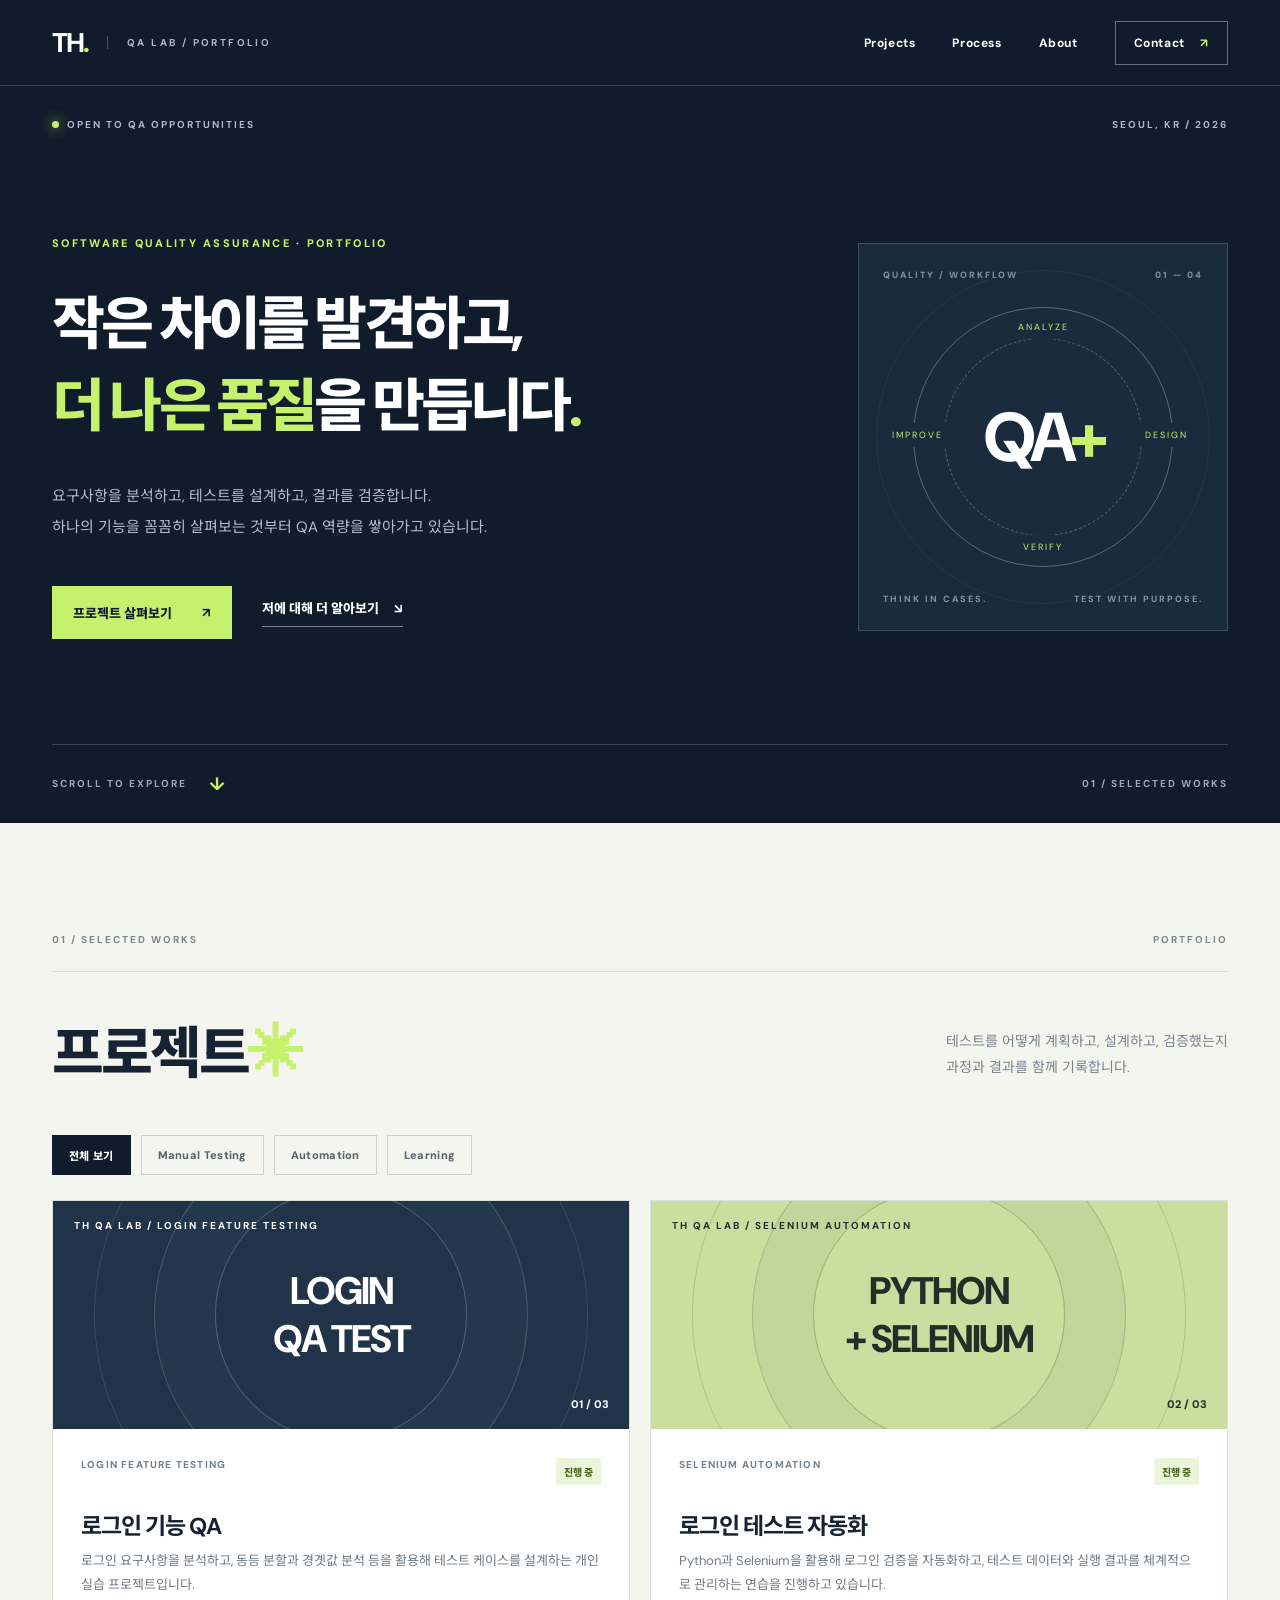
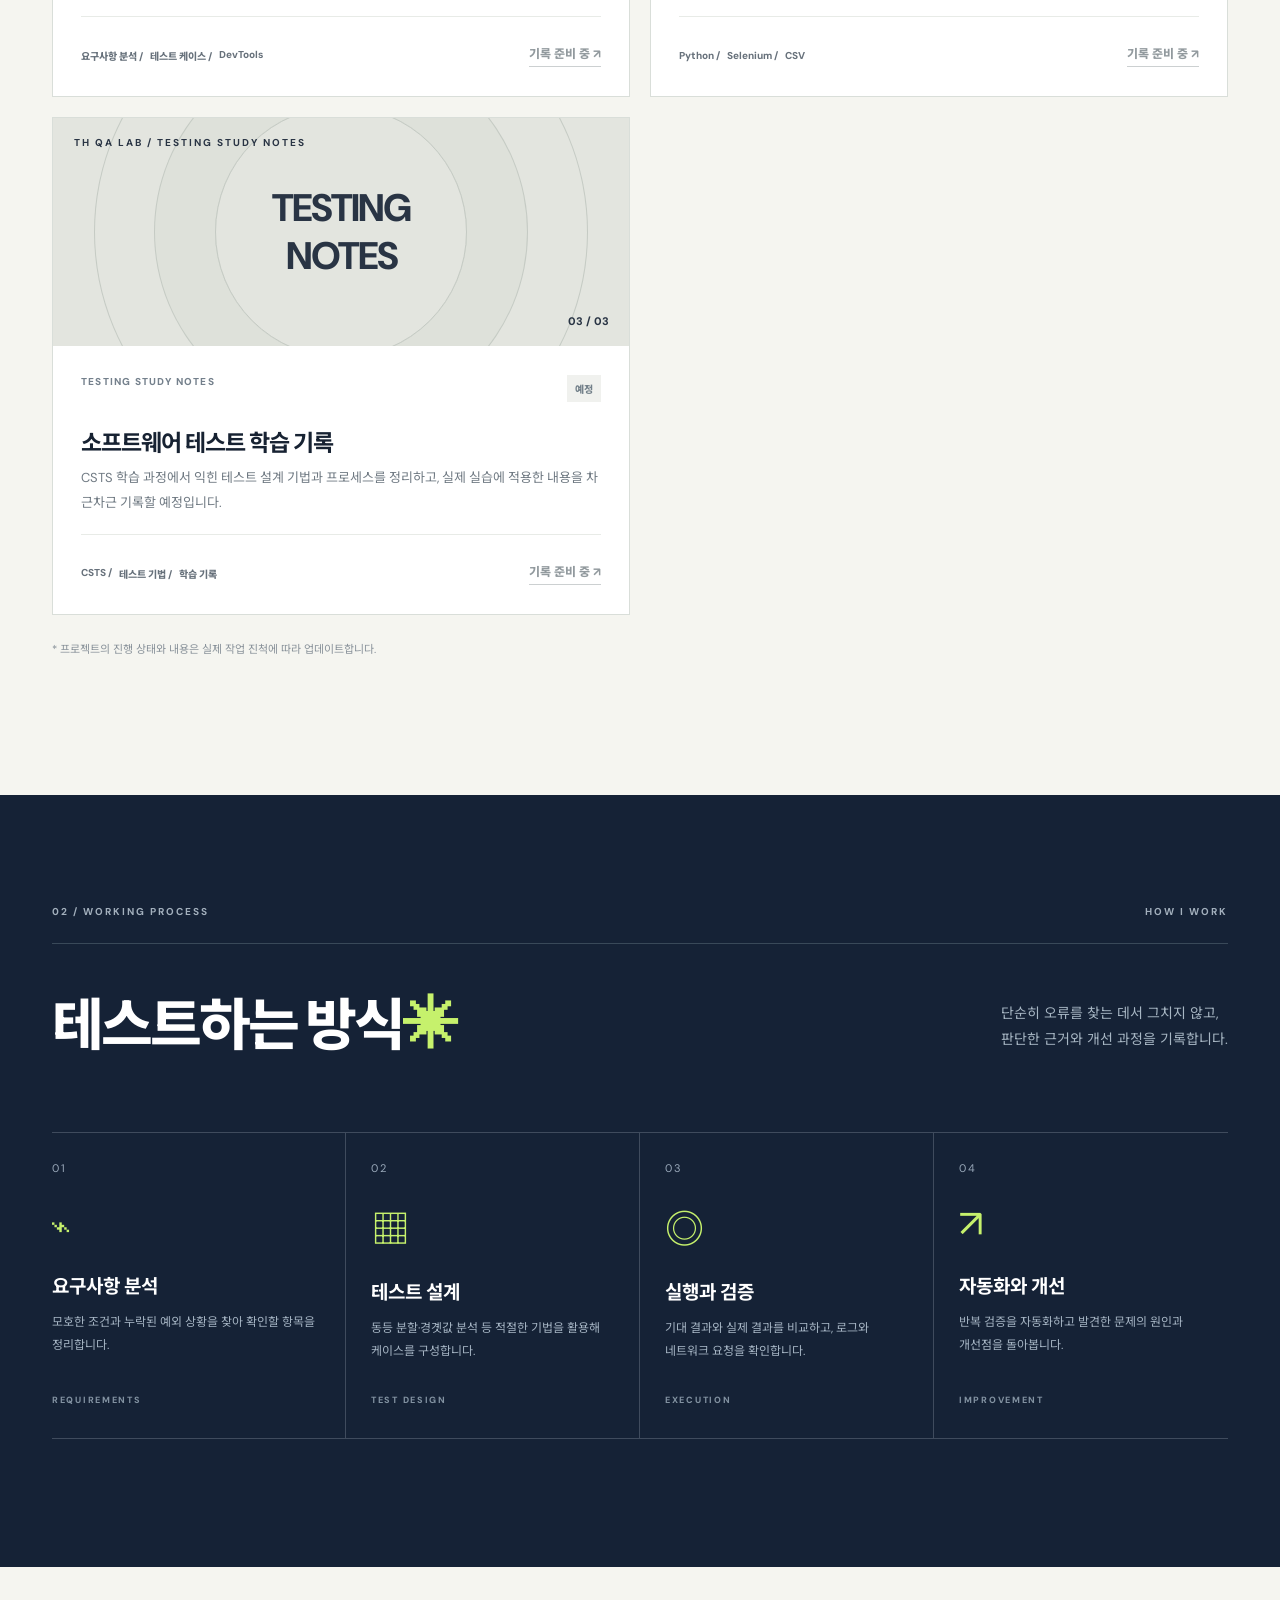
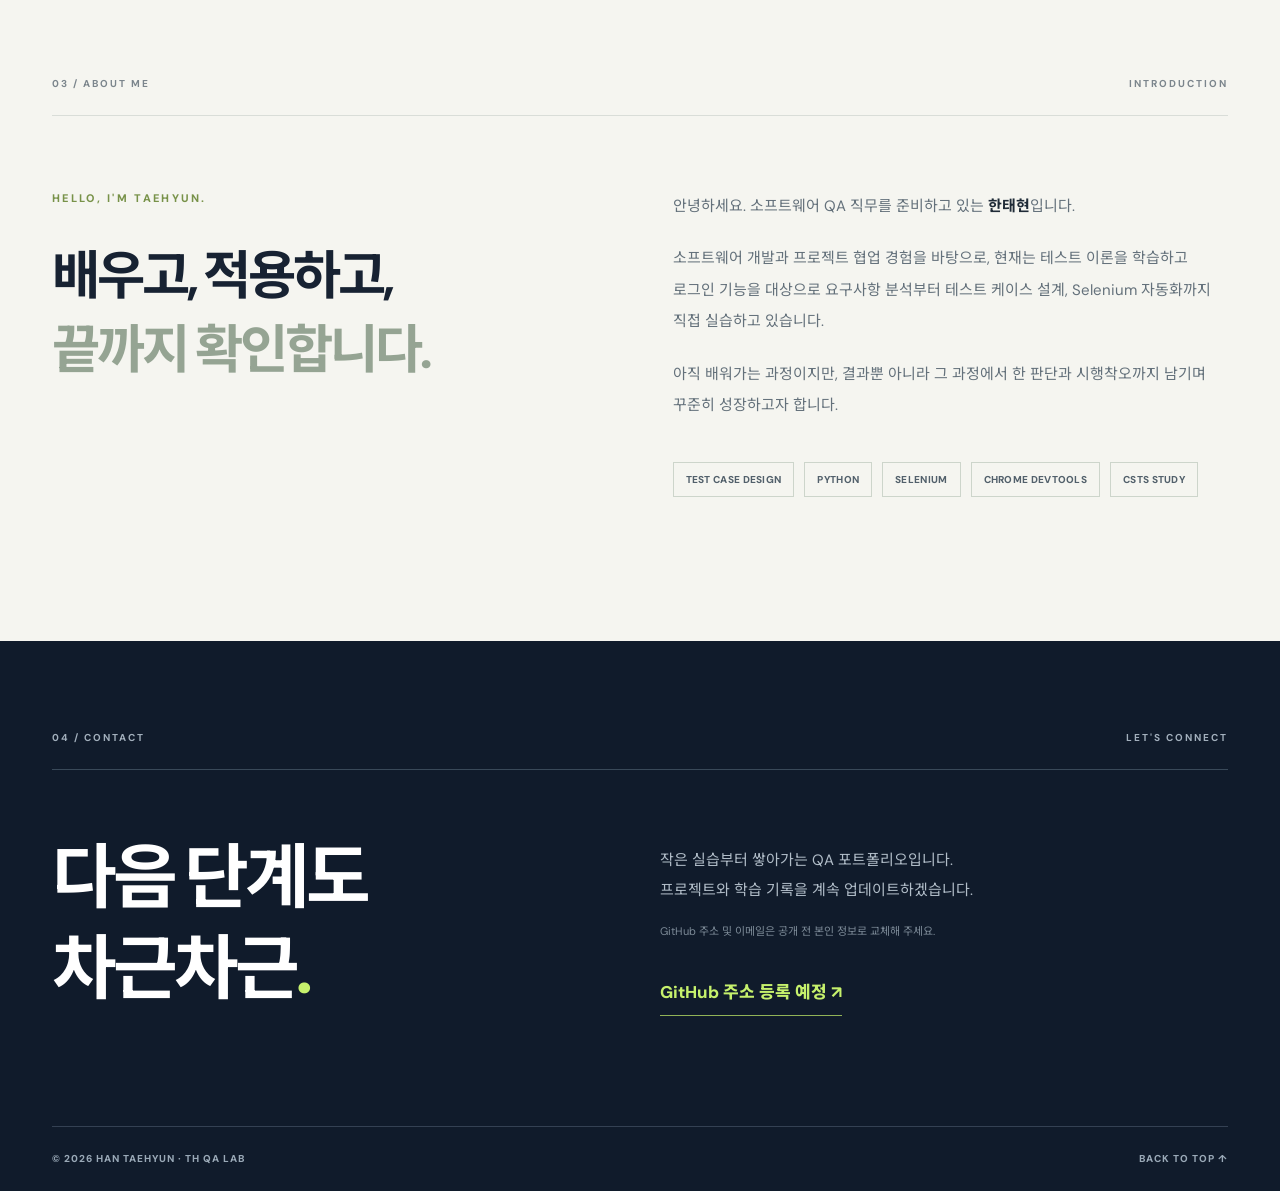
==== index.html @ d65a88d4 "Add files via upload" ====
<!doctype html>
<html lang="ko">
<head>
  <meta charset="UTF-8" />
  <meta name="viewport" content="width=device-width, initial-scale=1" />
  <meta name="theme-color" content="#101b2b" />
  <meta name="description" content="한태현의 QA 포트폴리오 — 테스트 설계, 실행, 자동화와 학습 기록" />
  <title>TH QA LAB — Software QA Portfolio</title>
  <link rel="stylesheet" href="styles.css" />
  <script defer src="projects.js"></script>
  <script defer src="app.js"></script>
</head>
<body>
  <header class="site-header">
    <a class="brand" href="#top" aria-label="홈으로"><span class="brand-mark">TH<span class="brand-dot">.</span></span><span class="brand-caption">QA LAB / PORTFOLIO</span></a>
    <button class="menu-toggle" aria-label="메뉴 열기" aria-expanded="false">☰</button>
    <nav class="nav" aria-label="주 메뉴">
      <a href="#projects">Projects</a><a href="#process">Process</a><a href="#about">About</a><a href="#contact" class="nav-contact">Contact <span>↗</span></a>
    </nav>
  </header>
  <main id="top">
    <section class="hero container" aria-labelledby="hero-title">
      <div class="hero-topline"><span class="status-dot"></span> OPEN TO QA OPPORTUNITIES <span class="topline-right">SEOUL, KR / 2026</span></div>
      <div class="hero-grid">
        <div>
          <p class="eyebrow">SOFTWARE QUALITY ASSURANCE · PORTFOLIO</p>
          <h1 id="hero-title">작은 차이를 발견하고,<br/><em>더 나은 품질</em>을 만듭니다<span class="period">.</span></h1>
          <p class="hero-description">요구사항을 분석하고, 테스트를 설계하고, 결과를 검증합니다.<br class="desktop-br"/> 하나의 기능을 꼼꼼히 살펴보는 것부터 QA 역량을 쌓아가고 있습니다.</p>
          <div class="hero-actions"><a class="button primary" href="#projects">프로젝트 살펴보기 <span>↗</span></a><a class="button text" href="#about">저에 대해 더 알아보기 <span>↘</span></a></div>
        </div>
        <div class="hero-visual" aria-label="테스트 프로세스 시각화">
          <div class="visual-top"><span>QUALITY / WORKFLOW</span><span>01 — 04</span></div>
          <div class="orbit"><span class="orbit-core">QA<span>+</span></span><span class="orbit-text orbit-text-1">ANALYZE</span><span class="orbit-text orbit-text-2">DESIGN</span><span class="orbit-text orbit-text-3">VERIFY</span><span class="orbit-text orbit-text-4">IMPROVE</span></div>
          <div class="visual-bottom"><span>THINK IN CASES.</span><span>TEST WITH PURPOSE.</span></div>
        </div>
      </div>
      <div class="hero-footer"><span>SCROLL TO EXPLORE</span><span class="down-arrow">↓</span><span>01 / SELECTED WORKS</span></div>
    </section>

    <section id="projects" class="section section-light">
      <div class="container">
        <div class="section-kicker"><span>01 / SELECTED WORKS</span><span>PORTFOLIO</span></div>
        <div class="section-heading"><h2>프로젝트<span class="accent">✳</span></h2><p>테스트를 어떻게 계획하고, 설계하고, 검증했는지<br/>과정과 결과를 함께 기록합니다.</p></div>
        <div class="filters" role="group" aria-label="프로젝트 분류"><button class="filter active" data-filter="all" aria-pressed="true">전체 보기</button><button class="filter" data-filter="manual" aria-pressed="false">Manual Testing</button><button class="filter" data-filter="automation" aria-pressed="false">Automation</button><button class="filter" data-filter="learning" aria-pressed="false">Learning</button></div>
        <div id="project-grid" class="project-grid" aria-live="polite"></div>
        <p class="project-note">* 프로젝트의 진행 상태와 내용은 실제 작업 진척에 따라 업데이트합니다.</p>
      </div>
    </section>

    <section id="process" class="section section-dark">
      <div class="container"><div class="section-kicker"><span>02 / WORKING PROCESS</span><span>HOW I WORK</span></div><div class="section-heading"><h2>테스트하는 방식<span class="accent">✳</span></h2><p>단순히 오류를 찾는 데서 그치지 않고,<br/>판단한 근거와 개선 과정을 기록합니다.</p></div>
      <div class="process-grid"><article><span class="process-number">01</span><div class="process-icon">⌁</div><h3>요구사항 분석</h3><p>모호한 조건과 누락된 예외 상황을 찾아 확인할 항목을 정리합니다.</p><span class="process-en">REQUIREMENTS</span></article><article><span class="process-number">02</span><div class="process-icon">▦</div><h3>테스트 설계</h3><p>동등 분할·경곗값 분석 등 적절한 기법을 활용해 케이스를 구성합니다.</p><span class="process-en">TEST DESIGN</span></article><article><span class="process-number">03</span><div class="process-icon">◎</div><h3>실행과 검증</h3><p>기대 결과와 실제 결과를 비교하고, 로그와 네트워크 요청을 확인합니다.</p><span class="process-en">EXECUTION</span></article><article><span class="process-number">04</span><div class="process-icon">↗</div><h3>자동화와 개선</h3><p>반복 검증을 자동화하고 발견한 문제의 원인과 개선점을 돌아봅니다.</p><span class="process-en">IMPROVEMENT</span></article></div></div>
    </section>

    <section id="about" class="section section-light about-section"><div class="container"><div class="section-kicker"><span>03 / ABOUT ME</span><span>INTRODUCTION</span></div><div class="about-grid"><div><p class="eyebrow dark-eyebrow">HELLO, I'M TAEHYUN.</p><h2>배우고, 적용하고,<br/><span class="outline-text">끝까지 확인합니다.</span></h2></div><div class="about-copy"><p>안녕하세요. 소프트웨어 QA 직무를 준비하고 있는 <strong>한태현</strong>입니다.</p><p>소프트웨어 개발과 프로젝트 협업 경험을 바탕으로, 현재는 테스트 이론을 학습하고 로그인 기능을 대상으로 요구사항 분석부터 테스트 케이스 설계, Selenium 자동화까지 직접 실습하고 있습니다.</p><p>아직 배워가는 과정이지만, 결과뿐 아니라 그 과정에서 한 판단과 시행착오까지 남기며 꾸준히 성장하고자 합니다.</p><div class="skills"><span>TEST CASE DESIGN</span><span>PYTHON</span><span>SELENIUM</span><span>CHROME DEVTOOLS</span><span>CSTS STUDY</span></div></div></div></div></section>

    <section id="contact" class="contact-section"><div class="container"><div class="section-kicker"><span>04 / CONTACT</span><span>LET'S CONNECT</span></div><div class="contact-grid"><h2>다음 단계도<br/>차근차근<span class="accent">.</span></h2><div><p>작은 실습부터 쌓아가는 QA 포트폴리오입니다.<br/>프로젝트와 학습 기록을 계속 업데이트하겠습니다.</p><p class="contact-hint">GitHub 주소 및 이메일은 공개 전 본인 정보로 교체해 주세요.</p><a class="contact-link" id="github-link" href="#contact" aria-disabled="true">GitHub 주소 등록 예정 ↗</a></div></div><footer><span>© <span id="year">2026</span> HAN TAEHYUN · TH QA LAB</span><a href="#top">BACK TO TOP ↑</a></footer></div></section>
  </main>
</body>
</html>
---- styles.css ----
@import url('https://fonts.googleapis.com/css2?family=DM+Sans:wght@400;500;600;700;800&family=Noto+Sans+KR:wght@400;500;600;700;800;900&display=swap');
:root{--navy:#101b2b;--navy2:#172538;--ink:#172232;--muted:#7b8490;--lime:#c6f16c;--paper:#f5f5f0;--line:#d9ddd8}*{box-sizing:border-box}html{scroll-behavior:smooth}body{margin:0;background:var(--navy);font-family:'DM Sans','Noto Sans KR',sans-serif;color:var(--ink);-webkit-font-smoothing:antialiased}a{color:inherit;text-decoration:none}button{font:inherit}button:focus-visible,a:focus-visible{outline:3px solid #94ca31;outline-offset:4px}.container{max-width:1280px;width:calc(100% - 104px);margin:auto}.site-header{height:86px;padding:0 52px;display:flex;align-items:center;justify-content:space-between;color:#fff;border-bottom:1px solid #354253;background:var(--navy)}.brand{display:flex;align-items:center;gap:19px}.brand-mark{font-size:27px;line-height:1;font-weight:800;letter-spacing:-2px}.brand-dot,.period,.accent{color:var(--lime)}.brand-caption{font-size:10px;letter-spacing:2.4px;color:#adb7c2;font-weight:700;border-left:1px solid #4a5662;padding-left:19px}.nav{display:flex;align-items:center;gap:37px;font-size:12px;font-weight:700;letter-spacing:.6px}.nav a:hover{color:var(--lime)}.nav-contact{border:1px solid #627083;padding:13px 18px}.nav-contact span{padding-left:12px;color:var(--lime)}.menu-toggle{display:none}.hero{color:#fff;padding-top:32px}.hero-topline,.section-kicker{display:flex;justify-content:space-between;font-weight:700;font-size:10px;letter-spacing:2px}.hero-topline{color:#aeb9c7;align-items:center}.status-dot{height:7px;width:7px;background:var(--lime);border-radius:50%;display:inline-block;margin-right:8px;box-shadow:0 0 13px #c6f16c}.hero-topline{justify-content:flex-start}.topline-right{margin-left:auto}.hero-grid{display:grid;grid-template-columns:1.34fr .66fr;gap:55px;align-items:center;padding:105px 0 105px}.eyebrow{font-size:11px;letter-spacing:2.3px;color:var(--lime);font-weight:800;margin:0 0 34px}.hero h1{font-weight:800;font-size:clamp(37px,4.5vw,67px);letter-spacing:-3.8px;line-height:1.42;margin:0;white-space:nowrap}.hero h1 em{font-style:normal;color:var(--lime)}.hero-description{color:#b2bdc8;font-size:15px;line-height:2.1;margin-top:33px;word-break:keep-all}.hero-actions{display:flex;gap:30px;align-items:center;margin-top:42px}.button{font-size:13px;font-weight:800}.button.primary{padding:17px 21px;background:var(--lime);color:var(--navy);display:flex;gap:30px;align-items:center}.button.primary:hover{background:#dcffa4}.button.text{color:#fff;border-bottom:1px solid #778493;padding-bottom:9px}.button.text span{margin-left:12px}.hero-visual{height:388px;background:#1b2b3e;border:1px solid #3f4c59;position:relative;overflow:hidden}.visual-top,.visual-bottom{position:absolute;display:flex;justify-content:space-between;left:24px;right:24px;color:#8092a3;font-size:9px;letter-spacing:2px;font-weight:800}.visual-top{top:25px}.visual-bottom{bottom:25px}.orbit{position:absolute;border:1px solid #5a6a72;border-radius:50%;height:260px;width:260px;top:50%;left:50%;transform:translate(-50%,-50%);display:grid;place-items:center}.orbit:before,.orbit:after{content:"";position:absolute;border:1px dashed #506470;border-radius:50%;height:196px;width:196px}.orbit:after{width:332px;height:332px;border-style:solid;opacity:.2}.orbit-core{font-size:69px;letter-spacing:-6px;font-weight:800;z-index:1}.orbit-core span{color:var(--lime)}.orbit-text{position:absolute;background:#1b2b3e;z-index:2;color:var(--lime);font-size:9px;letter-spacing:2px;padding:6px}.orbit-text-1{top:7px}.orbit-text-2{right:-22px;top:115px}.orbit-text-3{bottom:7px}.orbit-text-4{left:-28px;top:115px}.hero-footer{border-top:1px solid #38475a;display:flex;align-items:center;gap:22px;color:#99a8b8;letter-spacing:2px;font-size:10px;font-weight:800;padding:27px 0}.hero-footer span:last-child{margin-left:auto}.down-arrow{color:var(--lime);font-size:18px}.section{padding:110px 0 128px}.section-light{background:var(--paper)}.section-dark{background:#152236;color:#fff}.section-kicker{padding-bottom:25px;border-bottom:1px solid var(--line);color:#7b858c}.section-dark .section-kicker,.contact-section .section-kicker{border-color:#394959;color:#a3b0bd}.section-heading{display:flex;justify-content:space-between;align-items:flex-end;gap:24px;margin:45px 0}.section-heading h2{font-size:clamp(38px,4.4vw,64px);letter-spacing:-3px;margin:0;line-height:1.3;font-weight:800}.section-heading p{font-size:14px;line-height:1.9;color:#79838e;margin:0 0 9px}.section-dark .section-heading p{color:#a7b6c3}.filters{display:flex;gap:10px;margin:34px 0 25px;flex-wrap:wrap}.filter{padding:11px 16px;border:1px solid #cbd0cf;background:transparent;color:#57616e;cursor:pointer;font-size:11px;font-weight:800;letter-spacing:.3px}.filter:hover,.filter.active{background:var(--navy);color:#fff;border-color:var(--navy)}.project-grid{display:grid;grid-template-columns:repeat(2,minmax(0,1fr));gap:20px}.project-card{border:1px solid #d9ded9;background:#fff;overflow:hidden;display:flex;flex-direction:column;min-height:465px}.project-art{height:228px;position:relative;overflow:hidden;background:#203349;color:#fff;display:flex;align-items:center;justify-content:center}.project-art:before{content:"";position:absolute;border:1px solid #62798a;border-radius:50%;height:250px;width:250px;box-shadow:0 0 0 60px #263b50,0 0 0 61px #556b77,0 0 0 120px #203349,0 0 0 121px #3e5867;opacity:.7}.project-art.art-automation{background:#cadf9f;color:#203028}.project-art.art-automation:before{border-color:#829e68;box-shadow:0 0 0 60px #bcd398,0 0 0 61px #91ac77,0 0 0 120px #cadf9f,0 0 0 121px #9cb987}.project-art.art-learning{background:#e3e5df;color:#293444}.project-art.art-learning:before{border-color:#b9c0b9;box-shadow:0 0 0 60px #dce0d8,0 0 0 61px #b9c0b9,0 0 0 120px #e3e5df,0 0 0 121px #b9c0b9}.art-label{font-size:clamp(23px,3vw,42px);font-weight:800;letter-spacing:-2px;z-index:1;text-align:center;line-height:1.25}.art-code{position:absolute;top:18px;left:21px;font-size:10px;letter-spacing:2px;font-weight:700;z-index:1}.art-index{position:absolute;bottom:18px;right:20px;font-size:11px;font-weight:800;z-index:1}.card-body{padding:29px 28px;display:flex;flex-direction:column;flex:1}.card-meta{display:flex;justify-content:space-between;gap:10px;font-weight:800;color:#74808c;font-size:10px;letter-spacing:1.2px}.badge{background:#ecf5da;color:#49671f;padding:6px 8px;letter-spacing:0}.badge.planned{background:#f0f1ee;color:#73808a}.card-body h3{font-size:23px;letter-spacing:-1px;margin:22px 0 8px}.card-body p{color:#707a83;line-height:1.9;font-size:13px;margin:0;flex:1}.card-bottom{display:flex;align-items:center;justify-content:space-between;padding-top:27px;margin-top:18px;border-top:1px solid #e8ebe7}.tags{display:flex;gap:7px;flex-wrap:wrap}.tags span{font-size:10px;font-weight:800;color:#67717b}.tags span:not(:last-child):after{content:" /"}.card-link{font-size:12px;font-weight:800;border-bottom:1px solid #849094;padding-bottom:4px;white-space:nowrap}.project-note{font-size:11px;color:#89929a;margin-top:25px}.process-grid{display:grid;grid-template-columns:repeat(4,1fr);gap:0;margin-top:70px;border-top:1px solid #3f4b5d;border-bottom:1px solid #3f4b5d}.process-grid article{padding:28px 25px 32px;border-right:1px solid #3f4b5d;display:flex;flex-direction:column;min-height:305px}.process-grid article:first-child{padding-left:0}.process-grid article:last-child{border-right:0}.process-number{color:#99a8b9;font-size:11px;letter-spacing:2px}.process-icon{font-size:39px;color:var(--lime);margin:23px 0 22px}.process-grid h3{font-size:19px;margin:0 0 12px}.process-grid p{font-size:12px;color:#a5b4c3;line-height:1.9;word-break:keep-all;margin:0 0 23px}.process-en{font-size:9px;color:#8292a1;letter-spacing:1.7px;font-weight:800;margin-top:auto}.about-section{padding-bottom:144px}.about-grid{display:grid;grid-template-columns:1fr 1fr;gap:65px;margin-top:75px}.dark-eyebrow{color:#789249}.about-grid h2{font-size:clamp(37px,4.1vw,60px);letter-spacing:-3px;line-height:1.42;margin:0}.outline-text{color:#95a493}.about-copy{max-width:555px}.about-copy p{font-size:15px;color:#64717b;line-height:2.1;word-break:keep-all;margin:0 0 21px}.about-copy strong{color:#1f2b37}.skills{display:flex;gap:10px;flex-wrap:wrap;margin-top:40px}.skills span{border:1px solid #cdd5cb;padding:10px 12px;font-size:10px;letter-spacing:.3px;font-weight:800;color:#52606b}.contact-section{background:#101b2b;color:#fff;padding:90px 0 26px}.contact-grid{display:grid;grid-template-columns:1fr 1fr;gap:40px;align-items:end;margin:60px 0 110px}.contact-grid h2{font-size:clamp(46px,5.5vw,80px);letter-spacing:-4px;line-height:1.3;margin:0}.contact-grid p{font-size:15px;line-height:2;color:#b1bdc8}.contact-grid .contact-hint{font-size:11px;color:#7d8b98}.contact-link{display:inline-block;margin-top:25px;color:var(--lime);font-size:17px;font-weight:800;border-bottom:1px solid #91b357;padding-bottom:12px}footer{display:flex;justify-content:space-between;border-top:1px solid #344153;padding-top:25px;color:#9aa9b7;letter-spacing:1px;font-size:10px;font-weight:800}footer a:hover{color:var(--lime)}.empty{grid-column:1/-1;padding:65px;border:1px dashed #bbb;color:#6a737d;text-align:center}
@media(max-width:1050px){.hero-grid{grid-template-columns:1fr;gap:45px;padding:80px 0}.hero-visual{height:300px}.orbit{transform:translate(-50%,-50%) scale(.75)}.hero h1{white-space:normal}.process-grid{grid-template-columns:repeat(2,1fr)}.process-grid article:nth-child(2){border-right:0}.process-grid article:nth-child(-n+2){border-bottom:1px solid #3f4b5d}.process-grid article:nth-child(3){padding-left:0}}
@media(max-width:700px){.container{width:calc(100% - 40px)}.site-header{height:70px;padding:0 20px}.brand-caption{font-size:8px;letter-spacing:1px}.menu-toggle{display:block;background:none;border:0;color:#fff;font-size:23px;cursor:pointer}.nav{display:none;position:absolute;z-index:5;top:70px;left:0;right:0;background:#172538;padding:20px;flex-direction:column;align-items:stretch;gap:20px}.nav.open{display:flex}.nav-contact{width:max-content}.hero{padding-top:25px}.hero-grid{padding:62px 0}.hero h1{font-size:clamp(33px,7.4vw,47px);letter-spacing:-2.2px}.eyebrow{font-size:9px;line-height:1.7}.hero-description{font-size:13px}.desktop-br{display:none}.hero-actions{flex-wrap:wrap;gap:22px}.hero-visual{height:280px}.hero-footer{font-size:8px}.section{padding:80px 0}.section-heading{display:block;margin:40px 0}.section-heading h2{font-size:42px}.section-heading p{font-size:12px;margin-top:18px}.project-grid{grid-template-columns:1fr}.project-card{min-height:0}.process-grid{grid-template-columns:1fr;margin-top:50px}.process-grid article,.process-grid article:first-child,.process-grid article:nth-child(3){padding:25px 0;border-right:0;border-bottom:1px solid #3f4b5d;min-height:220px}.process-grid article:last-child{border-bottom:0}.process-icon{margin:15px 0}.about-grid,.contact-grid{grid-template-columns:1fr;gap:32px}.about-grid{margin-top:50px}.about-grid h2{font-size:41px}.about-copy p{font-size:13px}.contact-grid{margin:50px 0 80px}.contact-grid h2{font-size:54px}footer{font-size:8px;gap:15px;flex-wrap:wrap}}
@media(prefers-reduced-motion:reduce){html{scroll-behavior:auto}}
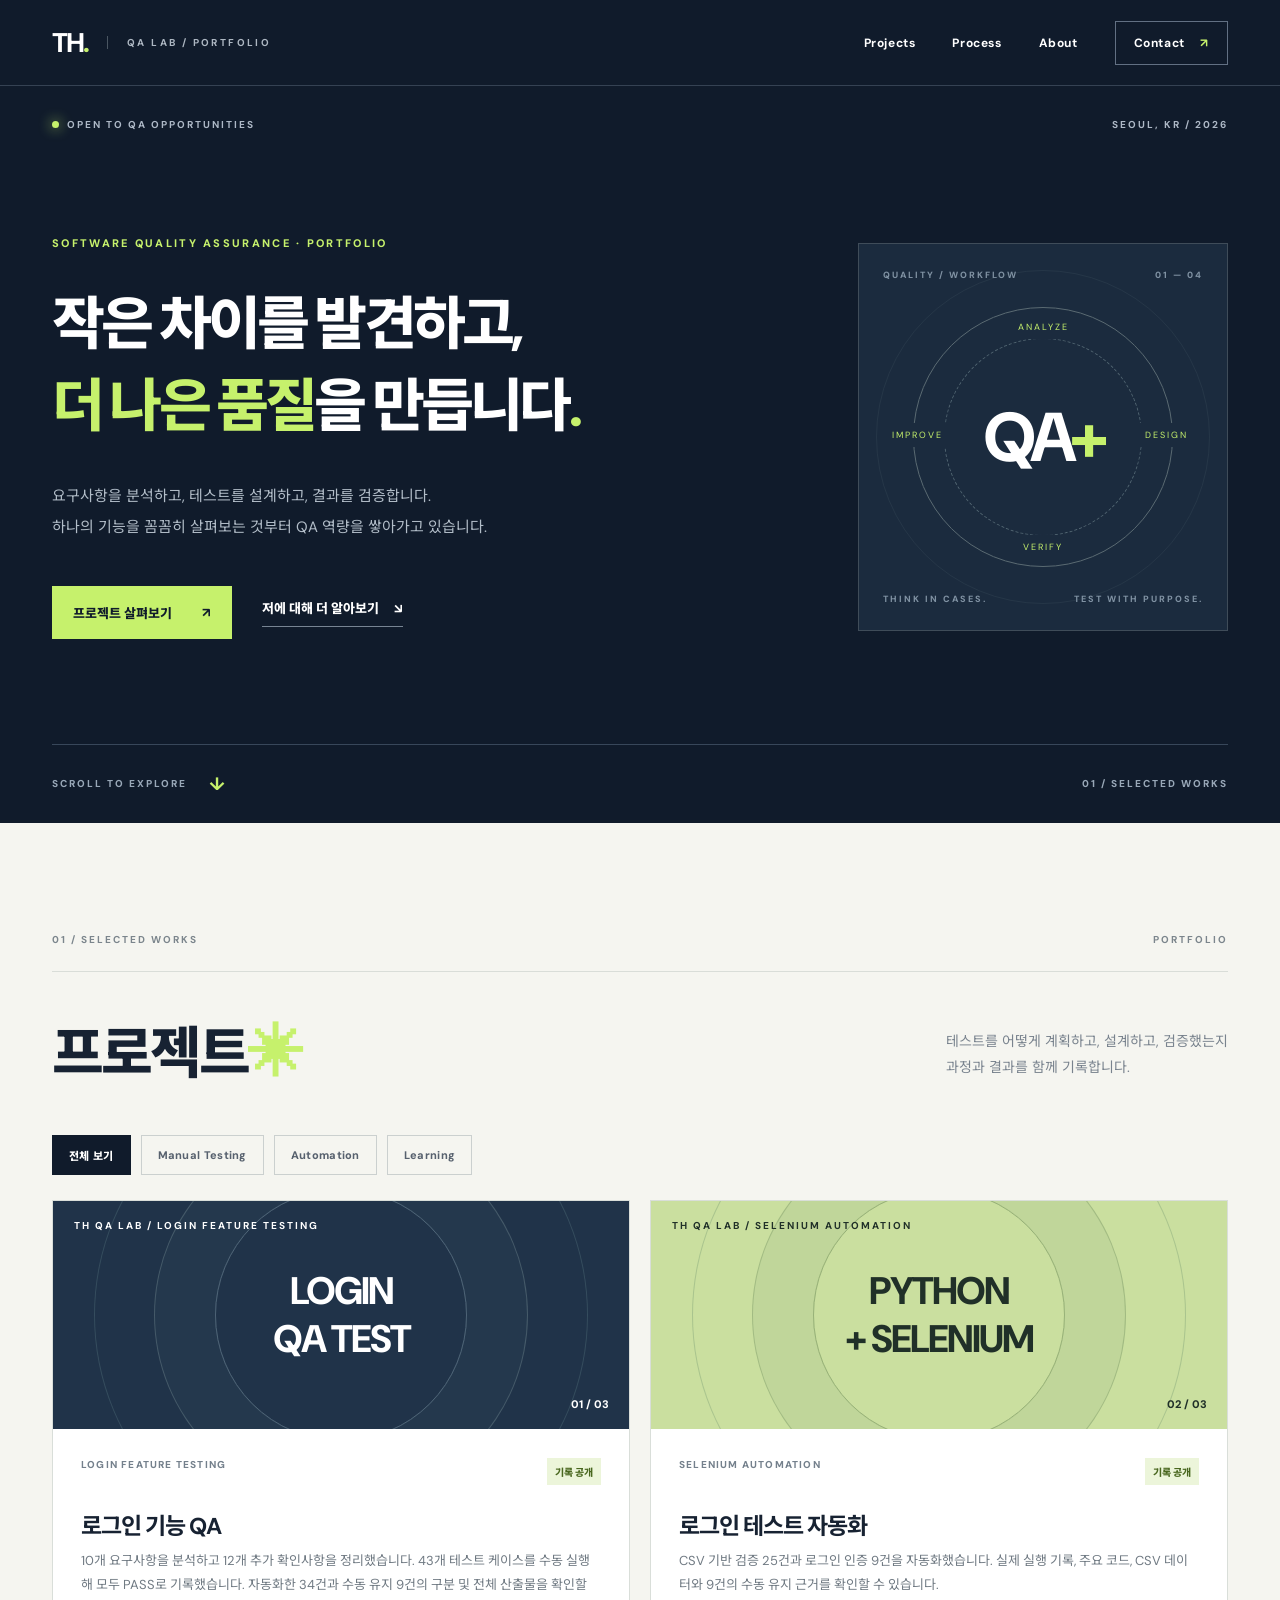
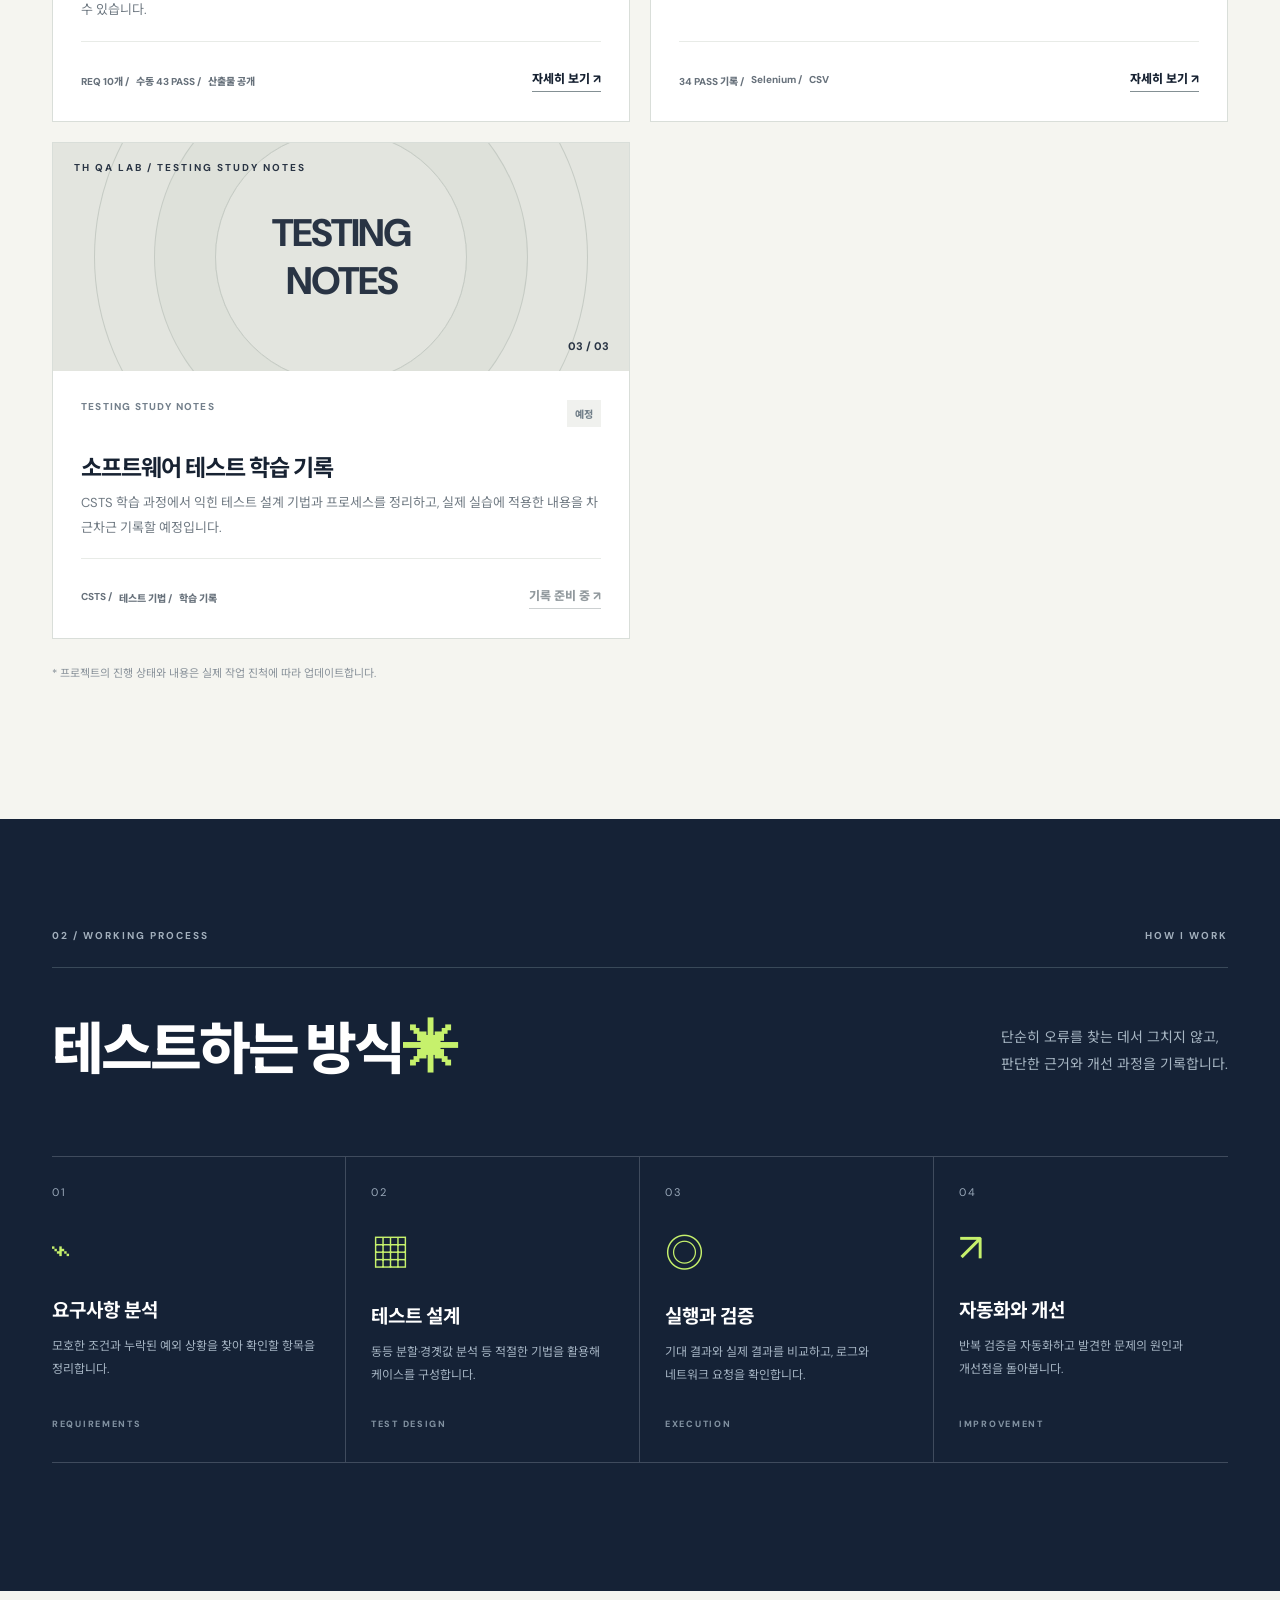
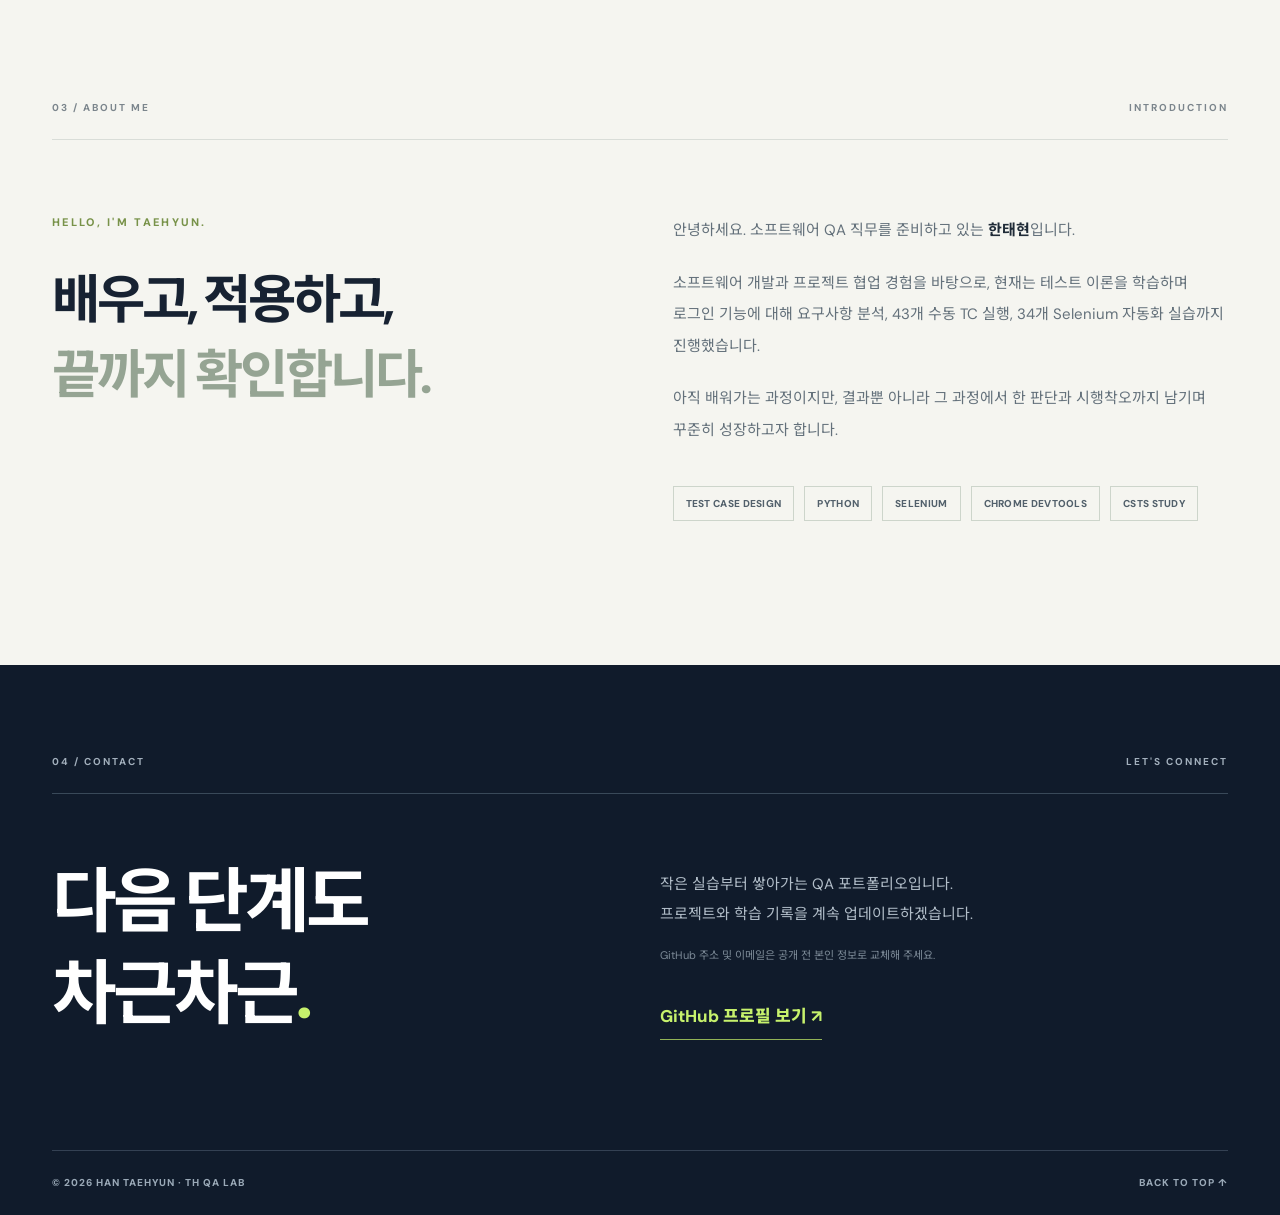
==== commit c0106272: "Add files via upload" ====
--- a/index.html
+++ b/index.html
@@ -52,7 +52,7 @@
       <div class="process-grid"><article><span class="process-number">01</span><div class="process-icon">⌁</div><h3>요구사항 분석</h3><p>모호한 조건과 누락된 예외 상황을 찾아 확인할 항목을 정리합니다.</p><span class="process-en">REQUIREMENTS</span></article><article><span class="process-number">02</span><div class="process-icon">▦</div><h3>테스트 설계</h3><p>동등 분할·경곗값 분석 등 적절한 기법을 활용해 케이스를 구성합니다.</p><span class="process-en">TEST DESIGN</span></article><article><span class="process-number">03</span><div class="process-icon">◎</div><h3>실행과 검증</h3><p>기대 결과와 실제 결과를 비교하고, 로그와 네트워크 요청을 확인합니다.</p><span class="process-en">EXECUTION</span></article><article><span class="process-number">04</span><div class="process-icon">↗</div><h3>자동화와 개선</h3><p>반복 검증을 자동화하고 발견한 문제의 원인과 개선점을 돌아봅니다.</p><span class="process-en">IMPROVEMENT</span></article></div></div>
     </section>
 
-    <section id="about" class="section section-light about-section"><div class="container"><div class="section-kicker"><span>03 / ABOUT ME</span><span>INTRODUCTION</span></div><div class="about-grid"><div><p class="eyebrow dark-eyebrow">HELLO, I'M TAEHYUN.</p><h2>배우고, 적용하고,<br/><span class="outline-text">끝까지 확인합니다.</span></h2></div><div class="about-copy"><p>안녕하세요. 소프트웨어 QA 직무를 준비하고 있는 <strong>한태현</strong>입니다.</p><p>소프트웨어 개발과 프로젝트 협업 경험을 바탕으로, 현재는 테스트 이론을 학습하고 로그인 기능을 대상으로 요구사항 분석부터 테스트 케이스 설계, Selenium 자동화까지 직접 실습하고 있습니다.</p><p>아직 배워가는 과정이지만, 결과뿐 아니라 그 과정에서 한 판단과 시행착오까지 남기며 꾸준히 성장하고자 합니다.</p><div class="skills"><span>TEST CASE DESIGN</span><span>PYTHON</span><span>SELENIUM</span><span>CHROME DEVTOOLS</span><span>CSTS STUDY</span></div></div></div></div></section>
+    <section id="about" class="section section-light about-section"><div class="container"><div class="section-kicker"><span>03 / ABOUT ME</span><span>INTRODUCTION</span></div><div class="about-grid"><div><p class="eyebrow dark-eyebrow">HELLO, I'M TAEHYUN.</p><h2>배우고, 적용하고,<br/><span class="outline-text">끝까지 확인합니다.</span></h2></div><div class="about-copy"><p>안녕하세요. 소프트웨어 QA 직무를 준비하고 있는 <strong>한태현</strong>입니다.</p><p>소프트웨어 개발과 프로젝트 협업 경험을 바탕으로, 현재는 테스트 이론을 학습하며 로그인 기능에 대해 요구사항 분석, 43개 수동 TC 실행, 34개 Selenium 자동화 실습까지 진행했습니다.</p><p>아직 배워가는 과정이지만, 결과뿐 아니라 그 과정에서 한 판단과 시행착오까지 남기며 꾸준히 성장하고자 합니다.</p><div class="skills"><span>TEST CASE DESIGN</span><span>PYTHON</span><span>SELENIUM</span><span>CHROME DEVTOOLS</span><span>CSTS STUDY</span></div></div></div></div></section>
 
     <section id="contact" class="contact-section"><div class="container"><div class="section-kicker"><span>04 / CONTACT</span><span>LET'S CONNECT</span></div><div class="contact-grid"><h2>다음 단계도<br/>차근차근<span class="accent">.</span></h2><div><p>작은 실습부터 쌓아가는 QA 포트폴리오입니다.<br/>프로젝트와 학습 기록을 계속 업데이트하겠습니다.</p><p class="contact-hint">GitHub 주소 및 이메일은 공개 전 본인 정보로 교체해 주세요.</p><a class="contact-link" id="github-link" href="#contact" aria-disabled="true">GitHub 주소 등록 예정 ↗</a></div></div><footer><span>© <span id="year">2026</span> HAN TAEHYUN · TH QA LAB</span><a href="#top">BACK TO TOP ↑</a></footer></div></section>
   </main>
--- a/styles.css
+++ b/styles.css
@@ -3,3 +3,114 @@
 @media(max-width:1050px){.hero-grid{grid-template-columns:1fr;gap:45px;padding:80px 0}.hero-visual{height:300px}.orbit{transform:translate(-50%,-50%) scale(.75)}.hero h1{white-space:normal}.process-grid{grid-template-columns:repeat(2,1fr)}.process-grid article:nth-child(2){border-right:0}.process-grid article:nth-child(-n+2){border-bottom:1px solid #3f4b5d}.process-grid article:nth-child(3){padding-left:0}}
 @media(max-width:700px){.container{width:calc(100% - 40px)}.site-header{height:70px;padding:0 20px}.brand-caption{font-size:8px;letter-spacing:1px}.menu-toggle{display:block;background:none;border:0;color:#fff;font-size:23px;cursor:pointer}.nav{display:none;position:absolute;z-index:5;top:70px;left:0;right:0;background:#172538;padding:20px;flex-direction:column;align-items:stretch;gap:20px}.nav.open{display:flex}.nav-contact{width:max-content}.hero{padding-top:25px}.hero-grid{padding:62px 0}.hero h1{font-size:clamp(33px,7.4vw,47px);letter-spacing:-2.2px}.eyebrow{font-size:9px;line-height:1.7}.hero-description{font-size:13px}.desktop-br{display:none}.hero-actions{flex-wrap:wrap;gap:22px}.hero-visual{height:280px}.hero-footer{font-size:8px}.section{padding:80px 0}.section-heading{display:block;margin:40px 0}.section-heading h2{font-size:42px}.section-heading p{font-size:12px;margin-top:18px}.project-grid{grid-template-columns:1fr}.project-card{min-height:0}.process-grid{grid-template-columns:1fr;margin-top:50px}.process-grid article,.process-grid article:first-child,.process-grid article:nth-child(3){padding:25px 0;border-right:0;border-bottom:1px solid #3f4b5d;min-height:220px}.process-grid article:last-child{border-bottom:0}.process-icon{margin:15px 0}.about-grid,.contact-grid{grid-template-columns:1fr;gap:32px}.about-grid{margin-top:50px}.about-grid h2{font-size:41px}.about-copy p{font-size:13px}.contact-grid{margin:50px 0 80px}.contact-grid h2{font-size:54px}footer{font-size:8px;gap:15px;flex-wrap:wrap}}
 @media(prefers-reduced-motion:reduce){html{scroll-behavior:auto}}
+
+
+/* Login QA case-study page */
+.case-page{background:var(--paper);color:var(--ink)}
+.case-header{position:sticky;top:0;z-index:30;background:#101b2b;border-bottom:1px solid #354253;padding:0 6%;height:74px;display:flex;align-items:center;justify-content:space-between;color:#fff}
+.case-brand{font-size:21px;font-weight:800;letter-spacing:-1.2px}.case-brand span{color:var(--lime)}
+.case-header a{font-size:12px;font-weight:700}.case-header a:hover{color:var(--lime)}
+.case-header .case-back{border:1px solid #536375;padding:12px 17px}
+.case-hero{background:#101b2b;color:white;padding:84px 0 82px;overflow:hidden;position:relative}
+.case-hero:after{content:"";position:absolute;width:420px;height:420px;border:1px solid #40536b;border-radius:50%;right:-95px;top:-65px;box-shadow:0 0 0 58px #101b2b,0 0 0 59px #2c4153,0 0 0 117px #101b2b,0 0 0 118px #27384d;opacity:.55;pointer-events:none}
+.case-hero .container{position:relative;z-index:1}.case-eyebrow{font-size:11px;font-weight:800;letter-spacing:2.5px;color:var(--lime)}
+.case-hero h1{font-size:clamp(38px,5.6vw,78px);letter-spacing:-4px;line-height:1.26;margin:22px 0}.case-hero p{max-width:650px;color:#b6c1cb;font-size:16px;line-height:2;word-break:keep-all}
+.case-hero .case-chips{display:flex;flex-wrap:wrap;gap:9px;margin-top:32px}.case-chips span{border:1px solid #566879;padding:10px 13px;color:#e4e9ef;font-size:11px;font-weight:700}
+.case-metrics{display:grid;grid-template-columns:repeat(4,minmax(0,1fr));gap:1px;background:#d8ded8;border:1px solid #d8ded8;margin-top:-1px}
+.case-metric{background:#fff;padding:26px 30px}.case-metric strong{display:block;font-size:40px;letter-spacing:-2px}.case-metric span{display:block;font-size:12px;color:#65707b;margin-top:5px}
+.case-layout{display:grid;grid-template-columns:215px minmax(0,1fr);gap:62px;padding-top:72px;padding-bottom:120px}
+.case-side{align-self:start;position:sticky;top:108px;border-top:2px solid #152336;padding-top:15px}
+.case-side h2{font-size:10px;letter-spacing:2px;color:#6d7882;margin:4px 0 22px}
+.case-side a{display:block;padding:12px 0;border-bottom:1px solid #dce1dd;color:#56616c;font-size:12px;font-weight:700}.case-side a:hover{color:#111b2a}
+.case-content{min-width:0}.case-section{padding-bottom:69px;margin-bottom:64px;border-bottom:1px solid #d6ddd7;scroll-margin-top:100px}
+.case-section:last-child{border-bottom:0;margin-bottom:0}.case-label{font-size:11px;letter-spacing:2px;color:#64813c;font-weight:800}
+.case-section h2{font-size:clamp(28px,3vw,43px);letter-spacing:-1.8px;margin:16px 0 22px}.case-section h3{font-size:19px;letter-spacing:-.6px;margin:0 0 12px}
+.case-lead{font-size:16px;line-height:2;color:#4f5d69;word-break:keep-all;max-width:800px;margin:0 0 26px}
+.case-small{font-size:12px;color:#7b848d;line-height:1.9}.case-table-wrap{overflow-x:auto;background:white;border:1px solid #d8dfd9;margin:24px 0}
+.case-table{border-collapse:collapse;width:100%;min-width:560px;text-align:left}.case-table th{font-size:12px;color:#60707b;background:#f1f5f1;font-weight:800;width:170px}.case-table td{color:#344350;font-size:13px;line-height:1.9}.case-table th,.case-table td{padding:17px 20px;border-bottom:1px solid #e5ebe6;vertical-align:top}.case-table tr:last-child th,.case-table tr:last-child td{border-bottom:0}
+.case-cards{display:grid;grid-template-columns:repeat(2,minmax(0,1fr));gap:15px}.case-card{background:#fff;border:1px solid #dce1db;padding:27px;min-width:0}.case-card .case-card-id{font-size:11px;color:#678443;letter-spacing:1px;font-weight:800}.case-card h3{margin:12px 0 14px;font-size:19px}.case-card p{font-size:13px;line-height:1.95;color:#5a6873;word-break:keep-all;margin:0 0 15px}.case-card .takeaway{color:#253548;border-top:1px solid #e5ebe4;padding-top:14px;margin-top:16px;font-weight:700}
+.case-flow{display:grid;grid-template-columns:repeat(4,minmax(0,1fr));gap:8px;margin:28px 0}.case-flow div{padding:19px;background:#e4eadb;font-weight:800;color:#273b28;font-size:12px;line-height:1.7;min-height:86px}.case-flow span{display:block;color:#718962;font-size:10px;margin-bottom:7px}
+.case-panel{background:#152338;color:#f6f8f4;padding:32px;margin:25px 0}.case-panel .panel-label{color:var(--lime);font-size:10px;letter-spacing:2px;font-weight:800}.case-panel h3{font-size:23px;margin:16px 0}.case-panel p{font-size:13px;line-height:2;color:#b7c5d0;margin-bottom:0}
+.case-result{display:flex;flex-wrap:wrap;gap:14px;margin:25px 0}.case-result div{flex:1;min-width:135px;padding:22px 24px;background:#fff;border:1px solid #dce3d9}.case-result strong{font-size:32px;display:block}.case-result span{font-size:11px;color:#76818a}
+.case-callout{padding:22px 25px;border-left:4px solid #a1cc51;background:#ecf2e2;color:#374a30;font-size:13px;line-height:1.9;margin:20px 0}
+.case-docs{display:grid;gap:10px;margin-top:20px}.case-doc{background:#fff;border:1px solid #dae1db;padding:18px 21px;display:flex;justify-content:space-between;align-items:center;gap:16px}.case-doc strong{font-size:13px}.case-doc span{font-size:11px;color:#7d888e;white-space:nowrap}
+.case-bottom{background:#101b2b;color:white;padding:55px 0}.case-bottom .container{display:flex;justify-content:space-between;gap:30px;align-items:center}.case-bottom p{color:#aebbc6;line-height:1.9;font-size:13px}.case-bottom a{display:inline-block;padding:15px 20px;background:var(--lime);color:#101b2b;font-size:13px;font-weight:800}
+@media(max-width:900px){.case-layout{grid-template-columns:1fr;gap:30px;padding-top:40px}.case-side{position:static;display:flex;gap:18px;overflow-x:auto;white-space:nowrap;padding:8px 0}.case-side h2{display:none}.case-side a{flex-shrink:0}.case-cards{grid-template-columns:1fr}.case-flow{grid-template-columns:repeat(2,1fr)}.case-metrics{grid-template-columns:repeat(2,1fr)}}
+@media(max-width:600px){.case-header{padding:0 20px}.case-hero{padding:65px 0}.case-hero h1{letter-spacing:-2px}.case-hero p{font-size:13px}.case-metric{padding:21px 17px}.case-metric strong{font-size:32px}.case-flow{grid-template-columns:1fr}.case-flow div{min-height:0}.case-doc{align-items:flex-start;flex-direction:column}.case-bottom .container{flex-direction:column;align-items:flex-start}}
+
+/* Project documents — preview and download links */
+.case-doc .case-doc-info{display:flex;flex-direction:column;gap:7px;min-width:0}
+.case-doc .case-doc-info span{white-space:normal}
+.case-doc .case-doc-actions{display:flex;flex-wrap:wrap;align-items:center;gap:9px;flex-shrink:0}
+.case-doc .case-doc-actions a{display:inline-flex;align-items:center;justify-content:center;text-decoration:none;color:#14253a;border:1px solid #b7c6c3;background:#f7faf8;padding:9px 12px;font-size:12px;font-weight:700;transition:background .2s,border-color .2s}
+.case-doc .case-doc-actions a:hover{background:#dff9d0;border-color:#84bd73}
+@media(max-width:700px){.case-doc .case-doc-actions{width:100%}.case-doc .case-doc-actions a{flex:1 1 140px}}
+
+
+/* QA explorer — interactive analysis, test case and traceability */
+.explorer-toolbar{display:grid;grid-template-columns:minmax(0,1.8fr) minmax(0,1fr) minmax(0,1fr);gap:12px;margin:22px 0 12px}
+.search-field{display:flex;flex-direction:column;gap:9px;font-size:11px;font-weight:800;color:#4f6065;letter-spacing:.35px}
+.search-field input,.search-field select{font:inherit;font-size:13px;font-weight:500;letter-spacing:0;color:#182a38;background:#fff;border:1px solid #bdcbc6;border-radius:3px;padding:14px 13px;width:100%;min-width:0;outline-offset:2px}
+#analysis-list .explorer-toolbar{grid-template-columns:minmax(0,2fr) minmax(0,1fr)}
+.explorer-count{font-size:12px;color:#65757c;margin:14px 0 19px}
+.qa-stack{display:grid;gap:12px}.qa-details{background:#fff;border:1px solid #d9e1db;border-radius:3px;overflow:hidden}
+.qa-details[open]{border-color:#9dbb83;box-shadow:0 6px 22px rgba(22,43,36,.045)}
+.qa-details summary{cursor:pointer;list-style:none;padding:21px 22px;display:flex;align-items:flex-start;justify-content:space-between;gap:12px}
+.qa-details summary::-webkit-details-marker{display:none}.qa-details summary:focus-visible{outline:2px solid #537d35;outline-offset:-3px}
+.qa-details summary:after{content:'+';font-weight:800;font-size:23px;line-height:1;color:#69796c;flex:0 0 auto}.qa-details[open] summary:after{content:'−'}
+.qa-item-title{display:block;color:#17283b;font-size:15px;font-weight:800;line-height:1.65;word-break:keep-all}
+.qa-item-kicker{display:block;color:#668149;font-size:11px;font-weight:800;letter-spacing:.5px;margin-bottom:5px}
+.qa-item-sub{display:block;font-size:12px;color:#73818a;line-height:1.75;margin-top:5px}
+.qa-detail-body{border-top:1px solid #e3e8e3;padding:4px 22px 20px;background:#fbfcfa}
+.qa-field{margin:17px 0}.qa-field-label{display:block;font-size:11px;font-weight:800;color:#557347;margin-bottom:8px}.qa-field-text{font-size:13px;color:#3b4a55;white-space:pre-wrap;overflow-wrap:anywhere;line-height:1.9;margin:0}
+.qa-badge{display:inline-block;padding:4px 8px;font-size:10px;background:#e6f2dc;color:#426528;margin-left:8px;border-radius:2px;font-weight:800}
+.qa-none{padding:34px;text-align:center;background:white;border:1px dashed #b7c7ba;color:#65746b;font-size:13px}
+.trace-table{min-width:670px}.trace-table td{font-size:12px}.trace-table th{width:auto}.trace-table thead th{white-space:nowrap}.trace-pick{background:none;color:#426f28;text-decoration:underline;border:0;cursor:pointer;font:inherit;font-weight:800;padding:0}.trace-ids{line-height:1.8;max-width:320px}
+@media(max-width:700px){.explorer-toolbar,#analysis-list .explorer-toolbar{grid-template-columns:1fr}.qa-details summary{padding:17px}.qa-detail-body{padding:4px 17px 15px}}
+
+/* Download actions: visible above the fold and in the documents section */
+.case-hero-actions{display:flex;flex-wrap:wrap;gap:12px;margin-top:27px}
+.case-hero-actions a{display:inline-flex;align-items:center;justify-content:center;padding:13px 18px;text-decoration:none;font-weight:800;font-size:13px;border-radius:4px}
+.case-download-primary{background:#b7e987;color:#0d2231!important}
+.case-download-secondary{background:transparent;border:1px solid #819096;color:#edf7f1!important}
+.case-hero-actions a:hover{filter:brightness(.94)}
+.case-overview-download a{font-weight:700;color:#385d20;text-underline-offset:4px}
+.case-docs-bundle{margin:22px 0 18px}
+.case-docs-bundle a{display:inline-flex;padding:13px 18px;background:#18324b;color:#fff;text-decoration:none;font-weight:700;font-size:13px;border-radius:4px}
+.case-docs-bundle a:hover{background:#2b4b65}
+
+/* Automation case study */
+.auto-hero{background:linear-gradient(125deg,#101b2b 0%,#142d43 72%,#203e4c 100%)}
+.auto-hero h1 em{font-style:normal;color:#b7e987}
+.auto-metrics .case-metric strong{white-space:nowrap}
+.auto-flow{display:grid;grid-template-columns:repeat(5,minmax(0,1fr));gap:10px;margin:30px 0}
+.auto-flow>div{position:relative;min-width:0;background:#f2f6ef;border:1px solid #d3e0d0;padding:19px 13px 18px;display:flex;flex-direction:column;gap:9px;min-height:163px}
+.auto-flow>div:not(:last-child):after{content:'→';position:absolute;right:-13px;top:50%;transform:translateY(-50%);color:#6c8a46;font-weight:900;font-size:19px;z-index:1}
+.auto-flow b{font-size:11px;color:#6d8d47}.auto-flow strong{font-size:14px;color:#192d3a}.auto-flow span{font-size:11px;color:#63757d;line-height:1.8}
+.auto-split{display:grid;grid-template-columns:1fr 1fr;gap:14px;margin-top:23px}
+.auto-split-card{border:1px solid #d5dfd9;background:#fff;padding:24px;min-width:0}
+.auto-split-card.on{border-top:5px solid #80b968}.auto-split-card.off{border-top:5px solid #8ea1b0}
+.auto-split-card>span{display:block;font-size:11px;font-weight:900;color:#537345}
+.auto-split-card>strong{font-size:46px;letter-spacing:-2px;color:#142d3d;display:block;margin:6px 0}
+.auto-split-card p{font-weight:800;color:#283b4b;font-size:13px;line-height:1.7}.auto-split-card small{display:block;color:#61707a;font-size:12px;line-height:1.9}
+.auto-progress{height:13px;background:#dfe8e7;overflow:hidden;margin:22px 0 9px;border-radius:30px}.auto-progress>div{height:100%;background:#7bac5b;border-radius:30px}
+.auto-code-card{border:1px solid #d8e2dc;background:#fff;margin:25px 0;overflow:hidden}
+.auto-code-head{display:flex;align-items:flex-start;justify-content:space-between;gap:24px;padding:24px 25px}
+.auto-code-head h3{font-size:18px;color:#152c40;margin:7px 0 8px}
+.auto-code-head p{font-size:12px;line-height:1.9;color:#5f6d73;margin:0;max-width:700px}
+.auto-number{font-size:10px;font-weight:900;letter-spacing:1.2px;color:#5c8646}
+.auto-copy{flex-shrink:0;border:1px solid #aec1ba;background:#f4f8f3;color:#25482f;cursor:pointer;font-size:11px;font-weight:800;padding:10px 12px}
+.auto-code-card pre{background:#101b2b;color:#e3f0e3;border-top:1px solid #243747;padding:25px;margin:0;overflow:auto;max-height:440px;font-size:12px;line-height:1.75;tab-size:4}
+.auto-code-card code{font-family:Consolas,'Courier New',monospace;white-space:pre}
+.auto-evidence-grid{display:grid;grid-template-columns:repeat(2,minmax(0,1fr));gap:18px;margin:28px 0}
+.auto-evidence-grid figure{background:#fff;border:1px solid #d6e0dc;margin:0;overflow:hidden}
+.auto-evidence-grid figure a{display:block;background:#101b2b;height:230px;overflow:hidden}
+.auto-evidence-grid figure img{width:100%;height:100%;object-fit:contain;display:block}
+.auto-evidence-grid figcaption{padding:15px 17px;display:flex;flex-direction:column;gap:7px}
+.auto-evidence-grid figcaption strong{font-size:12px;color:#243948}.auto-evidence-grid figcaption span{font-size:11px;color:#708086}
+.auto-toolbar{grid-template-columns:2fr 1fr}.auto-tc-table{min-width:560px}.auto-tc-table th{width:auto}.auto-tc-table td{font-size:12px}
+.auto-badge{font-size:10px;font-weight:800;color:#376329;background:#e7f4df;padding:5px 9px;white-space:nowrap}
+.auto-tc-table tr[hidden]{display:none}
+@media(max-width:1000px){.auto-flow{grid-template-columns:repeat(3,1fr)}.auto-flow>div:after{display:none}}
+@media(max-width:650px){.auto-flow{grid-template-columns:1fr 1fr}.auto-flow>div{min-height:125px}.auto-split,.auto-evidence-grid,.auto-toolbar{grid-template-columns:1fr}.auto-code-head{flex-direction:column;gap:12px}.auto-code-card pre{font-size:11px;padding:15px}.auto-evidence-grid figure a{height:180px}}
+@media(max-width:400px){.auto-flow{grid-template-columns:1fr}}
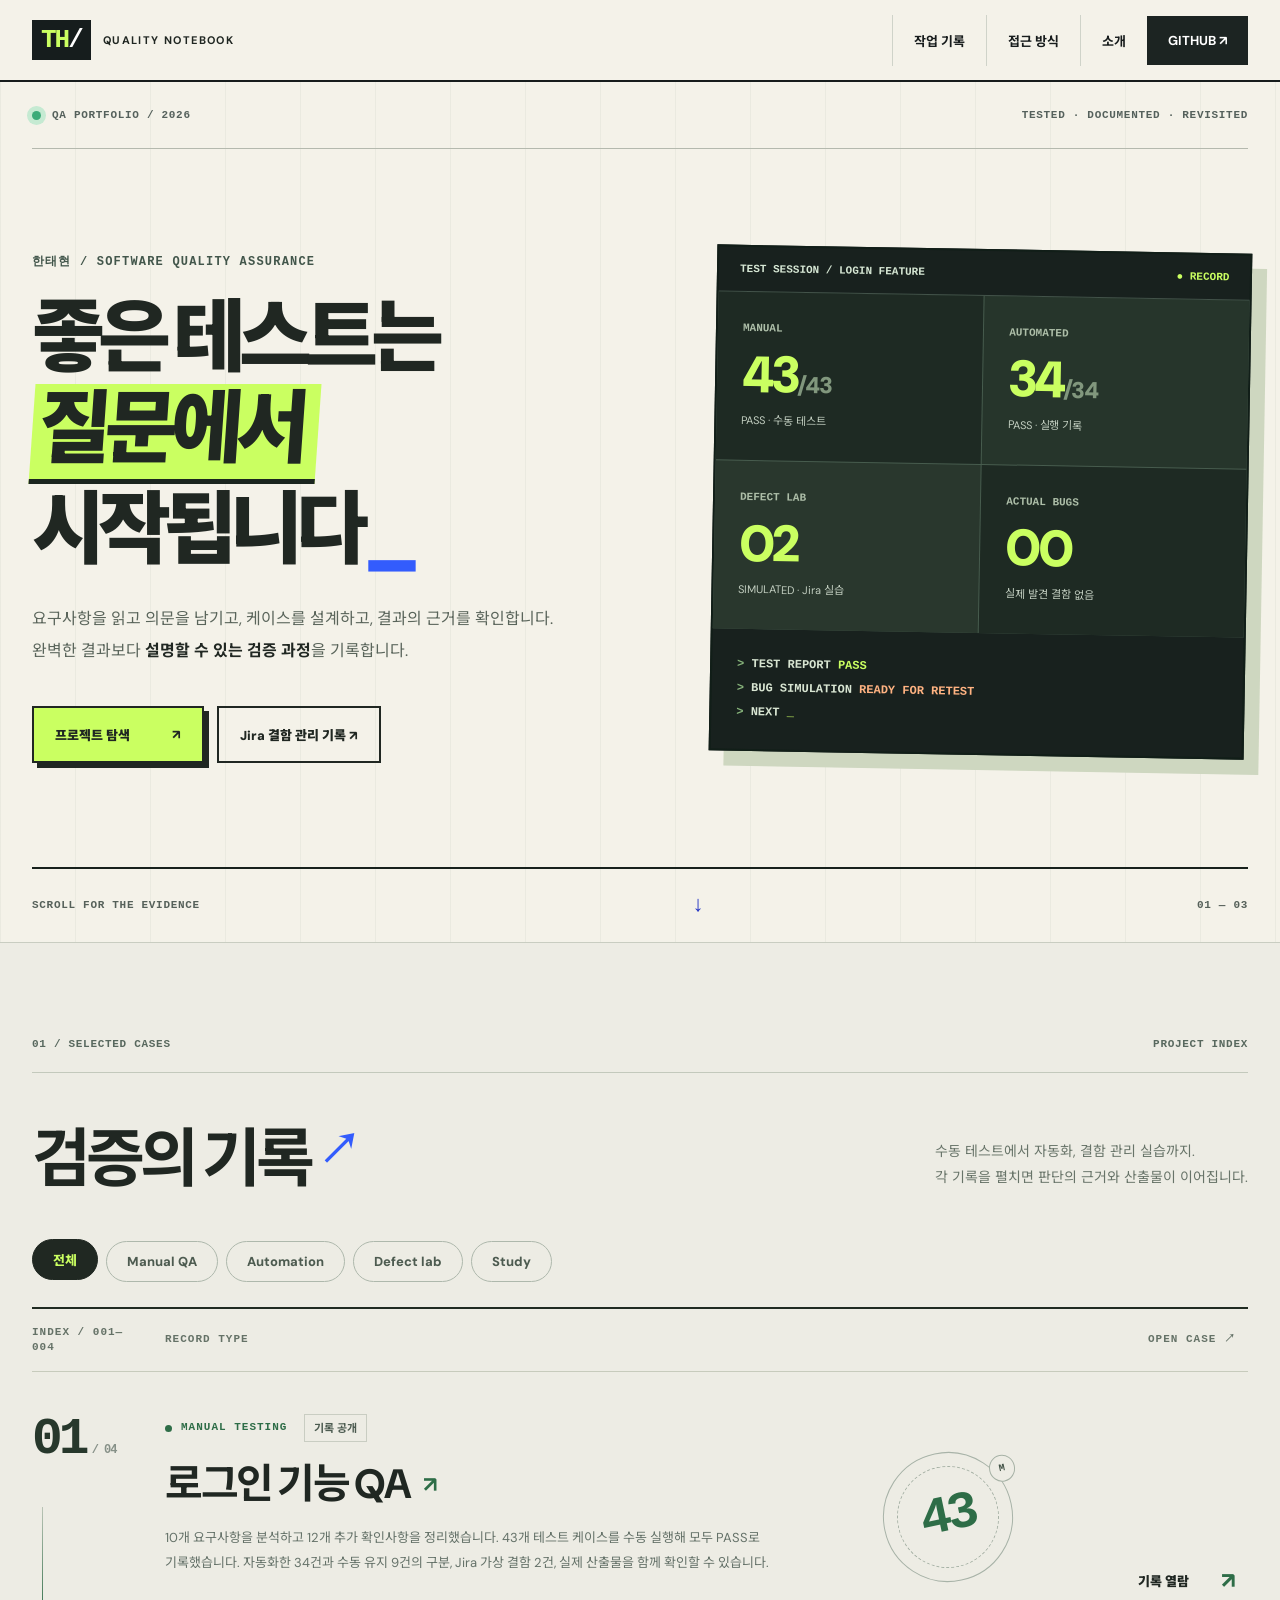
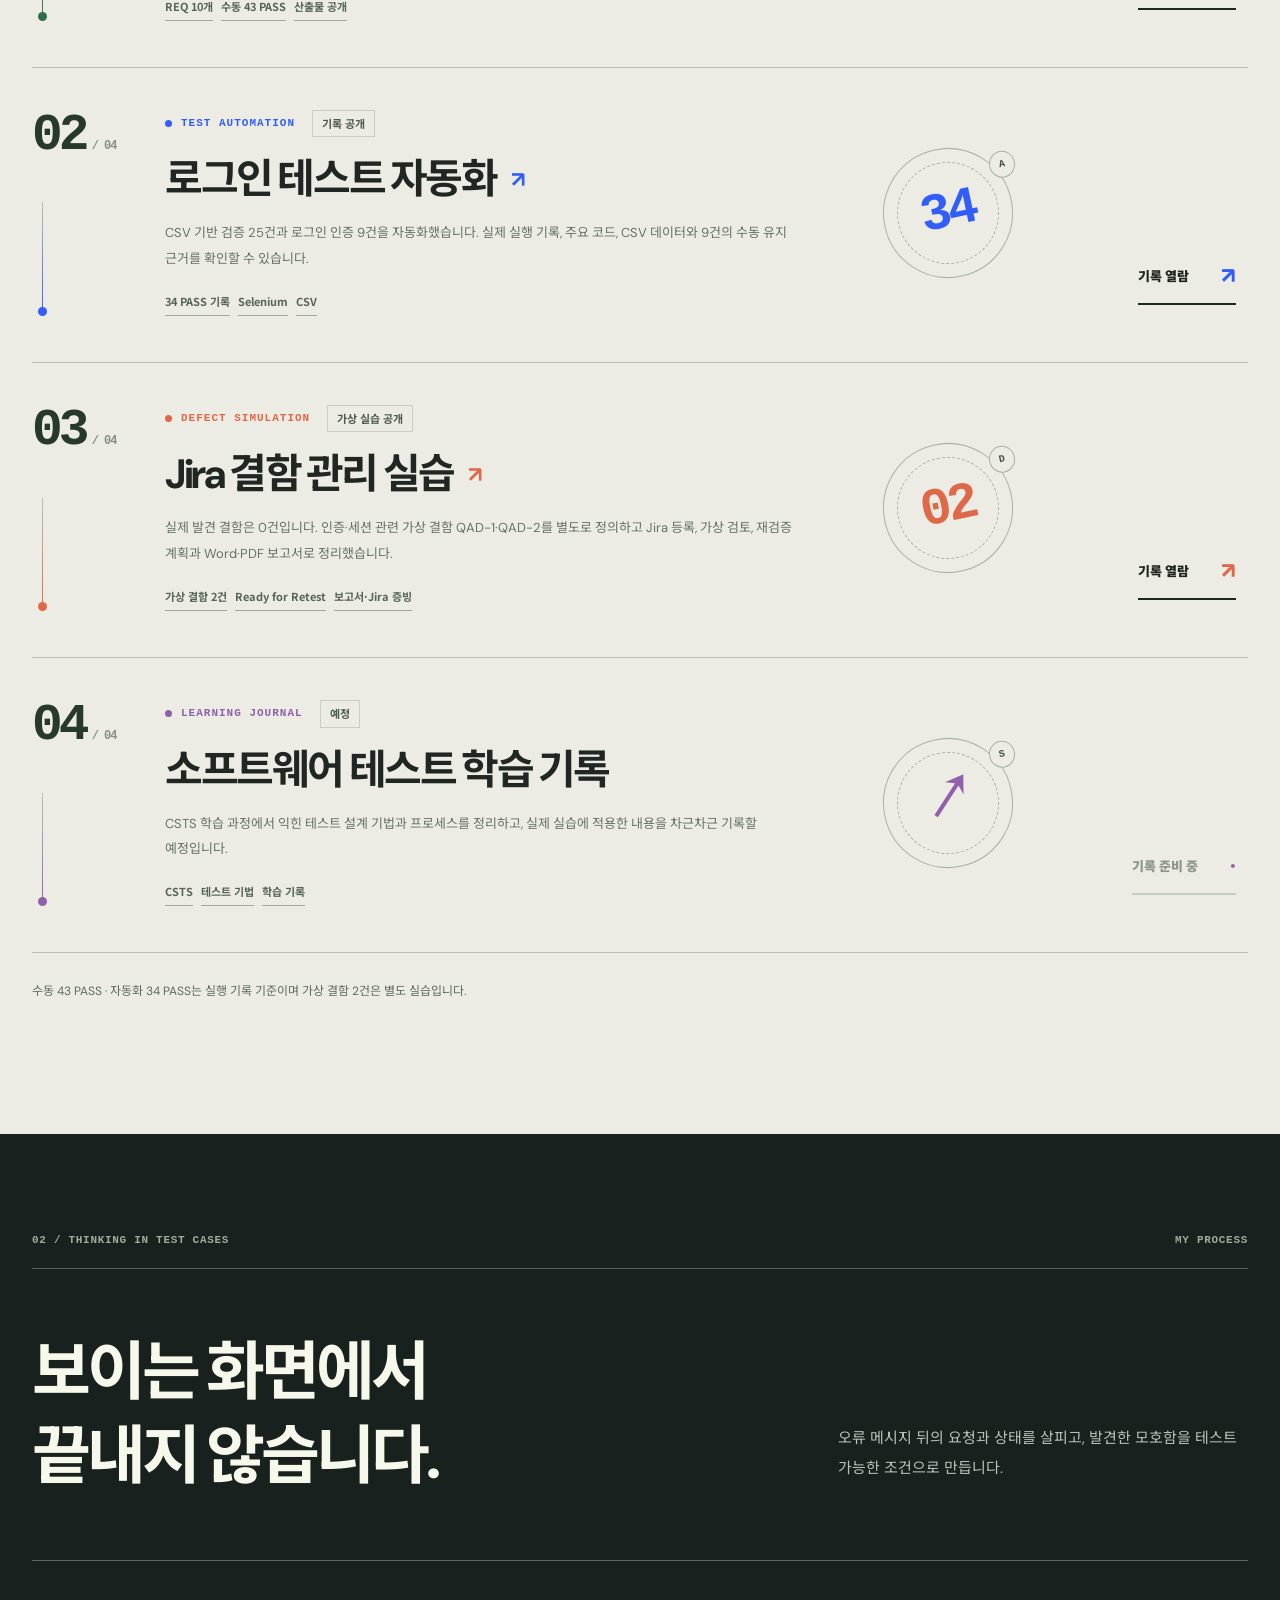
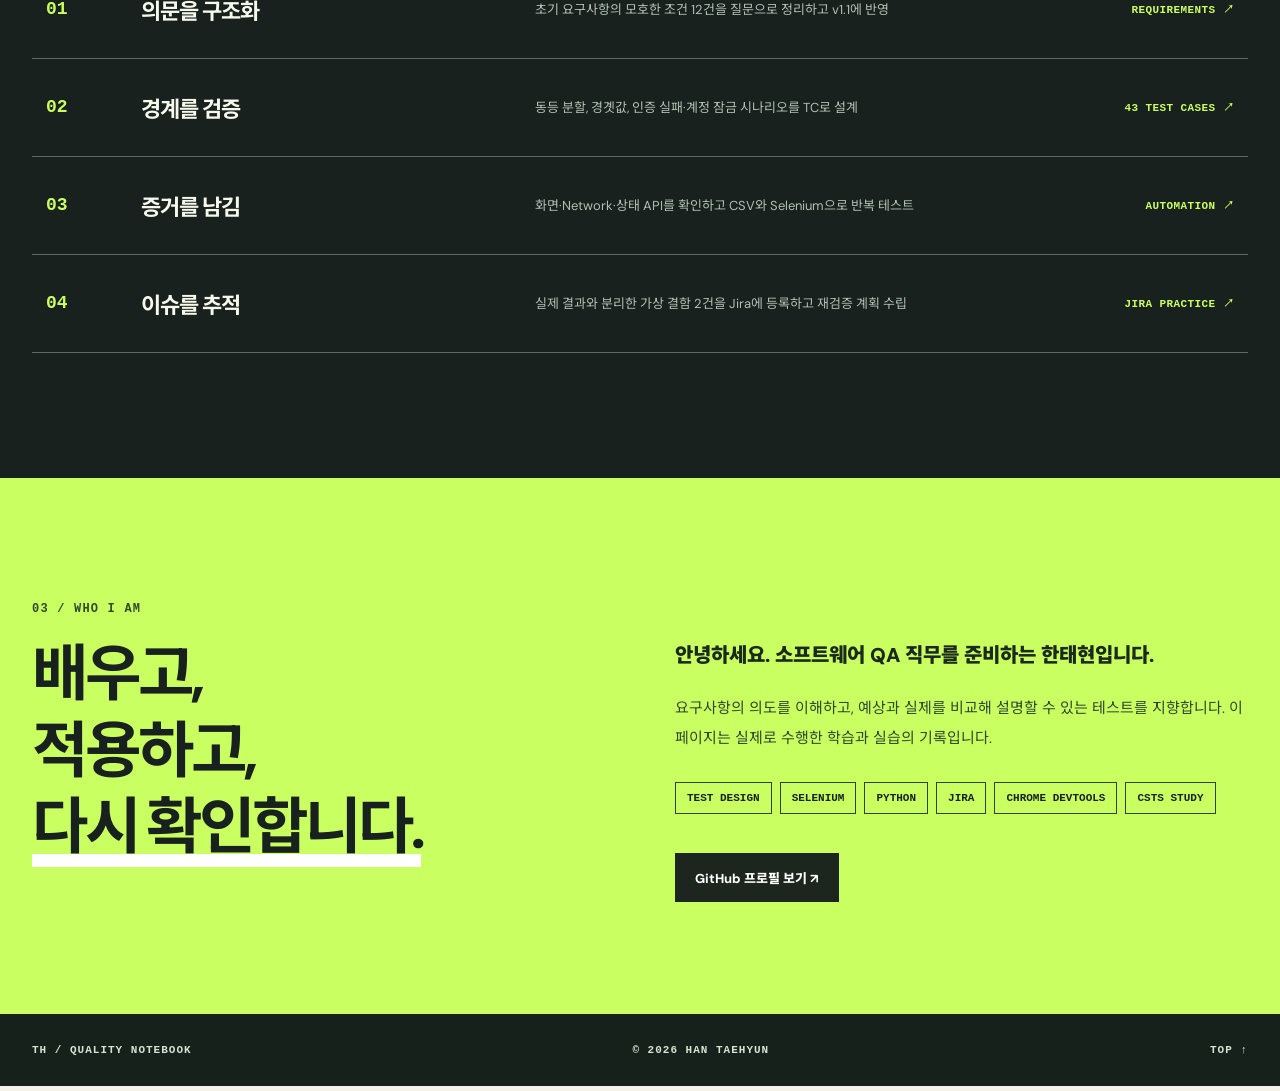
==== commit 24535fd1: "Add files via upload" ====
--- a/index.html
+++ b/index.html
@@ -1,60 +1,6 @@
-<!doctype html>
-<html lang="ko">
-<head>
-  <meta charset="UTF-8" />
-  <meta name="viewport" content="width=device-width, initial-scale=1" />
-  <meta name="theme-color" content="#101b2b" />
-  <meta name="description" content="한태현의 QA 포트폴리오 — 테스트 설계, 실행, 자동화와 학습 기록" />
-  <title>TH QA LAB — Software QA Portfolio</title>
-  <link rel="stylesheet" href="styles.css" />
-  <script defer src="projects.js"></script>
-  <script defer src="app.js"></script>
-</head>
-<body>
-  <header class="site-header">
-    <a class="brand" href="#top" aria-label="홈으로"><span class="brand-mark">TH<span class="brand-dot">.</span></span><span class="brand-caption">QA LAB / PORTFOLIO</span></a>
-    <button class="menu-toggle" aria-label="메뉴 열기" aria-expanded="false">☰</button>
-    <nav class="nav" aria-label="주 메뉴">
-      <a href="#projects">Projects</a><a href="#process">Process</a><a href="#about">About</a><a href="#contact" class="nav-contact">Contact <span>↗</span></a>
-    </nav>
-  </header>
-  <main id="top">
-    <section class="hero container" aria-labelledby="hero-title">
-      <div class="hero-topline"><span class="status-dot"></span> OPEN TO QA OPPORTUNITIES <span class="topline-right">SEOUL, KR / 2026</span></div>
-      <div class="hero-grid">
-        <div>
-          <p class="eyebrow">SOFTWARE QUALITY ASSURANCE · PORTFOLIO</p>
-          <h1 id="hero-title">작은 차이를 발견하고,<br/><em>더 나은 품질</em>을 만듭니다<span class="period">.</span></h1>
-          <p class="hero-description">요구사항을 분석하고, 테스트를 설계하고, 결과를 검증합니다.<br class="desktop-br"/> 하나의 기능을 꼼꼼히 살펴보는 것부터 QA 역량을 쌓아가고 있습니다.</p>
-          <div class="hero-actions"><a class="button primary" href="#projects">프로젝트 살펴보기 <span>↗</span></a><a class="button text" href="#about">저에 대해 더 알아보기 <span>↘</span></a></div>
-        </div>
-        <div class="hero-visual" aria-label="테스트 프로세스 시각화">
-          <div class="visual-top"><span>QUALITY / WORKFLOW</span><span>01 — 04</span></div>
-          <div class="orbit"><span class="orbit-core">QA<span>+</span></span><span class="orbit-text orbit-text-1">ANALYZE</span><span class="orbit-text orbit-text-2">DESIGN</span><span class="orbit-text orbit-text-3">VERIFY</span><span class="orbit-text orbit-text-4">IMPROVE</span></div>
-          <div class="visual-bottom"><span>THINK IN CASES.</span><span>TEST WITH PURPOSE.</span></div>
-        </div>
-      </div>
-      <div class="hero-footer"><span>SCROLL TO EXPLORE</span><span class="down-arrow">↓</span><span>01 / SELECTED WORKS</span></div>
-    </section>
-
-    <section id="projects" class="section section-light">
-      <div class="container">
-        <div class="section-kicker"><span>01 / SELECTED WORKS</span><span>PORTFOLIO</span></div>
-        <div class="section-heading"><h2>프로젝트<span class="accent">✳</span></h2><p>테스트를 어떻게 계획하고, 설계하고, 검증했는지<br/>과정과 결과를 함께 기록합니다.</p></div>
-        <div class="filters" role="group" aria-label="프로젝트 분류"><button class="filter active" data-filter="all" aria-pressed="true">전체 보기</button><button class="filter" data-filter="manual" aria-pressed="false">Manual Testing</button><button class="filter" data-filter="automation" aria-pressed="false">Automation</button><button class="filter" data-filter="learning" aria-pressed="false">Learning</button></div>
-        <div id="project-grid" class="project-grid" aria-live="polite"></div>
-        <p class="project-note">* 프로젝트의 진행 상태와 내용은 실제 작업 진척에 따라 업데이트합니다.</p>
-      </div>
-    </section>
-
-    <section id="process" class="section section-dark">
-      <div class="container"><div class="section-kicker"><span>02 / WORKING PROCESS</span><span>HOW I WORK</span></div><div class="section-heading"><h2>테스트하는 방식<span class="accent">✳</span></h2><p>단순히 오류를 찾는 데서 그치지 않고,<br/>판단한 근거와 개선 과정을 기록합니다.</p></div>
-      <div class="process-grid"><article><span class="process-number">01</span><div class="process-icon">⌁</div><h3>요구사항 분석</h3><p>모호한 조건과 누락된 예외 상황을 찾아 확인할 항목을 정리합니다.</p><span class="process-en">REQUIREMENTS</span></article><article><span class="process-number">02</span><div class="process-icon">▦</div><h3>테스트 설계</h3><p>동등 분할·경곗값 분석 등 적절한 기법을 활용해 케이스를 구성합니다.</p><span class="process-en">TEST DESIGN</span></article><article><span class="process-number">03</span><div class="process-icon">◎</div><h3>실행과 검증</h3><p>기대 결과와 실제 결과를 비교하고, 로그와 네트워크 요청을 확인합니다.</p><span class="process-en">EXECUTION</span></article><article><span class="process-number">04</span><div class="process-icon">↗</div><h3>자동화와 개선</h3><p>반복 검증을 자동화하고 발견한 문제의 원인과 개선점을 돌아봅니다.</p><span class="process-en">IMPROVEMENT</span></article></div></div>
-    </section>
-
-    <section id="about" class="section section-light about-section"><div class="container"><div class="section-kicker"><span>03 / ABOUT ME</span><span>INTRODUCTION</span></div><div class="about-grid"><div><p class="eyebrow dark-eyebrow">HELLO, I'M TAEHYUN.</p><h2>배우고, 적용하고,<br/><span class="outline-text">끝까지 확인합니다.</span></h2></div><div class="about-copy"><p>안녕하세요. 소프트웨어 QA 직무를 준비하고 있는 <strong>한태현</strong>입니다.</p><p>소프트웨어 개발과 프로젝트 협업 경험을 바탕으로, 현재는 테스트 이론을 학습하며 로그인 기능에 대해 요구사항 분석, 43개 수동 TC 실행, 34개 Selenium 자동화 실습까지 진행했습니다.</p><p>아직 배워가는 과정이지만, 결과뿐 아니라 그 과정에서 한 판단과 시행착오까지 남기며 꾸준히 성장하고자 합니다.</p><div class="skills"><span>TEST CASE DESIGN</span><span>PYTHON</span><span>SELENIUM</span><span>CHROME DEVTOOLS</span><span>CSTS STUDY</span></div></div></div></div></section>
-
-    <section id="contact" class="contact-section"><div class="container"><div class="section-kicker"><span>04 / CONTACT</span><span>LET'S CONNECT</span></div><div class="contact-grid"><h2>다음 단계도<br/>차근차근<span class="accent">.</span></h2><div><p>작은 실습부터 쌓아가는 QA 포트폴리오입니다.<br/>프로젝트와 학습 기록을 계속 업데이트하겠습니다.</p><p class="contact-hint">GitHub 주소 및 이메일은 공개 전 본인 정보로 교체해 주세요.</p><a class="contact-link" id="github-link" href="#contact" aria-disabled="true">GitHub 주소 등록 예정 ↗</a></div></div><footer><span>© <span id="year">2026</span> HAN TAEHYUN · TH QA LAB</span><a href="#top">BACK TO TOP ↑</a></footer></div></section>
-  </main>
-</body>
-</html>
+<!doctype html><html lang="ko"><head><meta charset="utf-8"><meta name="viewport" content="width=device-width, initial-scale=1"><meta name="theme-color" content="#f4f2e9"><meta name="description" content="QA 프로젝트의 판단과 검증 기록. 요구사항 분석, 수동 테스트, Selenium 자동화, Jira 결함 관리 실습."><title>한태현 | QA Worklog</title><link rel="stylesheet" href="styles.css"><script defer src="projects.js"></script><script defer src="app.js"></script></head>
+<body class="redesign-home"><header class="site-header"><a class="brand" href="#top" aria-label="홈"><span class="brand-mark">TH<span class="brand-dot">/</span></span><span class="brand-caption">QUALITY NOTEBOOK</span></a><button class="menu-toggle" aria-label="메뉴 열기" aria-expanded="false">☰</button><nav class="nav" aria-label="사이트 메뉴"><a href="#projects">작업 기록</a><a href="#method">접근 방식</a><a href="#about">소개</a><a href="https://github.com/phixia0" target="_blank" rel="noopener" class="nav-contact">GITHUB ↗</a></nav></header>
+<main id="top"><section class="new-hero"><div class="new-hero-inner"><div class="new-hero-top"><span class="live-indicator"><i></i> QA PORTFOLIO / 2026</span><span>TESTED · DOCUMENTED · REVISITED</span></div><div class="new-hero-body"><div class="new-hero-copy"><p class="overline">한태현 / Software Quality Assurance</p><h1>좋은 테스트는<br><span>질문에서</span><br>시작됩니다<span class="terminal-dot">_</span></h1><p class="new-hero-sub">요구사항을 읽고 의문을 남기고, 케이스를 설계하고, 결과의 근거를 확인합니다. 완벽한 결과보다 <b>설명할 수 있는 검증 과정</b>을 기록합니다.</p><div class="new-hero-buttons"><a class="glow-button" href="#projects">프로젝트 탐색 <span>↗</span></a><a class="outline-button" href="projects/login-qa/index.html#defect-simulation">Jira 결함 관리 기록 ↗</a></div></div><div class="new-hero-dashboard"><div class="dash-top"><span>TEST SESSION / LOGIN FEATURE</span><span class="dash-led">● RECORD</span></div><div class="dash-grid"><div><span>MANUAL</span><strong>43<span>/43</span></strong><small>PASS · 수동 테스트</small></div><div><span>AUTOMATED</span><strong>34<span>/34</span></strong><small>PASS · 실행 기록</small></div><div><span>DEFECT LAB</span><strong>02</strong><small>SIMULATED · Jira 실습</small></div><div><span>ACTUAL BUGS</span><strong>00</strong><small>실제 발견 결함 없음</small></div></div><div class="dash-terminal"><span class="prompt">&gt;</span> TEST REPORT <span class="ok-text">PASS</span><br><span class="prompt">&gt;</span> BUG SIMULATION <span class="warn-text">READY FOR RETEST</span><br><span class="prompt">&gt;</span> NEXT <span class="cursor">_</span></div></div></div><div class="hero-edge"><span>SCROLL FOR THE EVIDENCE</span><span>↓</span><span>01 — 03</span></div></div></section>
+<section id="projects" class="new-projects"><div class="new-container"><div class="section-overline"><span>01 / SELECTED CASES</span><span>PROJECT INDEX</span></div><div class="new-section-title"><h2>검증의 기록<span>↗</span></h2><p>수동 테스트에서 자동화, 결함 관리 실습까지.<br>각 기록을 펼치면 판단의 근거와 산출물이 이어집니다.</p></div><div class="filters" role="group" aria-label="프로젝트 분류"><button class="filter active" data-filter="all" aria-pressed="true">전체</button><button class="filter" data-filter="manual" aria-pressed="false">Manual QA</button><button class="filter" data-filter="automation" aria-pressed="false">Automation</button><button class="filter" data-filter="defect" aria-pressed="false">Defect lab</button><button class="filter" data-filter="learning" aria-pressed="false">Study</button></div><div class="record-list-intro"><span>INDEX / 001—004</span><span>RECORD TYPE</span><span>OPEN CASE ↗</span></div><div id="project-grid" class="project-grid record-list" aria-live="polite"></div><p class="project-note">수동 43 PASS · 자동화 34 PASS는 실행 기록 기준이며 가상 결함 2건은 별도 실습입니다.</p></div></section>
+<section id="method" class="new-method"><div class="new-container"><div class="section-overline"><span>02 / THINKING IN TEST CASES</span><span>MY PROCESS</span></div><div class="method-head"><h2>보이는 화면에서<br>끝내지 않습니다.</h2><p>오류 메시지 뒤의 요청과 상태를 살피고, 발견한 모호함을 테스트 가능한 조건으로 만듭니다.</p></div><div class="method-list"><article><span>01</span><h3>의문을 구조화</h3><p>초기 요구사항의 모호한 조건 12건을 질문으로 정리하고 v1.1에 반영</p><b>REQUIREMENTS ↗</b></article><article><span>02</span><h3>경계를 검증</h3><p>동등 분할, 경곗값, 인증 실패·계정 잠금 시나리오를 TC로 설계</p><b>43 TEST CASES ↗</b></article><article><span>03</span><h3>증거를 남김</h3><p>화면·Network·상태 API를 확인하고 CSV와 Selenium으로 반복 테스트</p><b>AUTOMATION ↗</b></article><article><span>04</span><h3>이슈를 추적</h3><p>실제 결과와 분리한 가상 결함 2건을 Jira에 등록하고 재검증 계획 수립</p><b>JIRA PRACTICE ↗</b></article></div></div></section>
+<section id="about" class="new-about"><div class="new-container about-layout"><div><p class="overline">03 / WHO I AM</p><h2>배우고,<br>적용하고,<br><em>다시 확인합니다.</em></h2></div><div class="about-right"><p>안녕하세요. 소프트웨어 QA 직무를 준비하는 한태현입니다.</p><p>요구사항의 의도를 이해하고, 예상과 실제를 비교해 설명할 수 있는 테스트를 지향합니다. 이 페이지는 실제로 수행한 학습과 실습의 기록입니다.</p><div class="skill-cloud"><span>TEST DESIGN</span><span>SELENIUM</span><span>PYTHON</span><span>JIRA</span><span>CHROME DEVTOOLS</span><span>CSTS STUDY</span></div><a class="about-gh" id="github-link" href="https://github.com/phixia0" target="_blank" rel="noopener">GitHub 프로필 보기 ↗</a></div></div></section></main><footer class="new-footer"><span>TH / QUALITY NOTEBOOK</span><span>© <span id="year">2026</span> HAN TAEHYUN</span><a href="#top">TOP ↑</a></footer></body></html>
--- a/styles.css
+++ b/styles.css
@@ -114,3 +114,75 @@
 @media(max-width:1000px){.auto-flow{grid-template-columns:repeat(3,1fr)}.auto-flow>div:after{display:none}}
 @media(max-width:650px){.auto-flow{grid-template-columns:1fr 1fr}.auto-flow>div{min-height:125px}.auto-split,.auto-evidence-grid,.auto-toolbar{grid-template-columns:1fr}.auto-code-head{flex-direction:column;gap:12px}.auto-code-card pre{font-size:11px;padding:15px}.auto-evidence-grid figure a{height:180px}}
 @media(max-width:400px){.auto-flow{grid-template-columns:1fr}}
+
+
+/* v5: transparent, explicitly simulated defect reporting */
+.sim-notice{margin:24px 0;padding:24px 27px;background:#fff9ee;border:1px solid #e7c78f;border-left:5px solid #c7892d;border-radius:3px;color:#5b451e}
+.sim-notice strong{display:block;font-size:15px;margin-bottom:8px}.sim-notice p{margin:0;font-size:13px;line-height:1.9}
+.sim-flow{display:grid;grid-template-columns:repeat(5,minmax(0,1fr));gap:10px;margin:24px 0 26px}.sim-flow>div{min-width:0;border:1px solid #d9e3d7;background:white;padding:18px 12px;display:flex;flex-direction:column;gap:7px}.sim-flow span{font-weight:900;color:#7ea638;font-size:12px}.sim-flow b{font-size:13px;color:#1c2c3b}.sim-flow small{font-size:11px;color:#667680;line-height:1.65}
+.sim-counters{display:grid;grid-template-columns:repeat(3,1fr);gap:12px;margin:22px 0 28px}.sim-counters div{background:#152338;padding:18px;color:white}.sim-counters strong{display:block;font-size:25px;color:#c9ed85}.sim-counters span{font-size:11px;color:#c0cbd3}
+.sim-report{background:#fff;border:1px solid #dbe4db;box-shadow:0 12px 32px rgba(22,34,50,.05);padding:28px;margin:20px 0}.sim-report-head{display:flex;align-items:flex-start;justify-content:space-between;gap:15px}.sim-kicker{font-size:11px;font-weight:900;letter-spacing:1px;color:#789d3d}.sim-report-head h3{font-size:21px;margin:10px 0;line-height:1.45;color:#142236}.sim-report-head p{font-size:12px;color:#627281;margin:0 0 15px}.sim-pill{border:1px solid #d8ac64;background:#fff7e8;color:#80581e;font-size:10px;letter-spacing:.8px;font-weight:900;padding:8px 10px;white-space:nowrap}
+.sim-meta{display:grid;grid-template-columns:repeat(4,minmax(0,1fr));gap:1px;background:#dde5dd;border:1px solid #dde5dd;margin:13px 0 20px}.sim-meta span{background:#f6f9f6;padding:12px;color:#2c3c4a;font-size:11px;line-height:1.6}.sim-meta b{display:block;color:#75838c;font-size:10px;margin-bottom:5px}
+.sim-two{display:grid;grid-template-columns:1fr 1fr;gap:12px}.sim-box{padding:19px;border-radius:2px;min-width:0}.sim-box span{font-size:10px;font-weight:900;letter-spacing:.6px}.sim-box p{font-size:12px;line-height:1.85;margin:10px 0 0;word-break:keep-all}.sim-box.expected{background:#eaf3e1;color:#345322}.sim-box.assumed{background:#fff0ec;color:#79382d}.sim-details{margin-top:18px;border-top:1px solid #e4eae3;border-bottom:1px solid #e4eae3}.sim-details summary{cursor:pointer;padding:17px 0;color:#263a4d;font-weight:800;font-size:12px;list-style:none;display:flex;justify-content:space-between;gap:10px}.sim-details summary::-webkit-details-marker{display:none}.sim-details-body{padding:3px 0 20px;color:#536474;font-size:12px;line-height:1.9}.sim-details-body h4{font-size:13px;color:#25374b;margin:16px 0 5px}.sim-details-body p{margin:0}.sim-details-body ol{padding-left:23px;margin:7px 0}.sim-inline-note{padding:12px;background:#f5f6f4;margin-top:13px;font-size:11px}.sim-download{display:inline-block;margin-top:17px;font-size:12px;font-weight:800;color:#3c6423;text-decoration:none;border-bottom:1px solid #90b964;padding-bottom:5px}
+@media(max-width:950px){.sim-flow{grid-template-columns:repeat(3,minmax(0,1fr))}.sim-meta{grid-template-columns:repeat(2,minmax(0,1fr))}}@media(max-width:620px){.sim-flow{grid-template-columns:repeat(2,minmax(0,1fr))}.sim-two{grid-template-columns:1fr}.sim-report{padding:18px}.sim-report-head{flex-direction:column}.sim-counters{grid-template-columns:1fr 1fr}.sim-counters div:last-child{grid-column:span 2}}
+@media print{.sim-report{break-inside:avoid}.sim-details-body{display:block}.sim-download{display:none}}
+/* TH Quality Notebook · custom visual system · v6. No external UI kit. */
+:root{--navy:#171c1c;--navy2:#252d2b;--ink:#202722;--muted:#68706b;--lime:#caff61;--paper:#f4f2e9;--line:#d4d6cc;--acid:#caff61;--cobalt:#335cfd;--orange:#ff744d}
+html{scroll-padding-top:92px}body{background:var(--paper);color:var(--ink)}::selection{background:var(--acid);color:#111}a,button{ -webkit-tap-highlight-color:transparent }a:focus-visible,button:focus-visible,input:focus-visible,select:focus-visible,summary:focus-visible{outline:3px solid #335cfd;outline-offset:3px}button,a{transition:color .22s,background-color .22s,border-color .22s,box-shadow .22s,transform .22s}
+.redesign-home .site-header{height:82px;padding:0 max(32px,calc((100% - 1320px)/2));position:sticky;top:0;z-index:60;background:rgba(244,242,233,.95);backdrop-filter:blur(16px);color:#171c1c;border-bottom:2px solid #171c1c}.redesign-home .brand{gap:12px}.redesign-home .brand-mark{font-family:Consolas,monospace;font-size:26px;letter-spacing:-2px;padding:7px 9px;background:#161d1d;color:var(--acid)}.redesign-home .brand-dot{color:#fff}.redesign-home .brand-caption{border:0;padding:0;color:#202722;letter-spacing:1.4px;font-size:11px}.redesign-home .nav{gap:0;font-size:13px;letter-spacing:0}.redesign-home .nav a{padding:16px 21px;border-left:1px solid #cfd3c9}.redesign-home .nav a:hover{background:var(--acid);color:#121717}.redesign-home .nav-contact{background:#1c2422;color:white;border:0!important}.redesign-home .nav-contact:hover{background:var(--cobalt)!important;color:white!important}.redesign-home .menu-toggle{color:var(--ink)}
+.new-container,.new-hero-inner{width:min(1320px,calc(100% - 64px));margin:0 auto}.new-hero{background:var(--paper);position:relative;overflow:hidden}.new-hero:before{content:"";position:absolute;inset:0;background-image:linear-gradient(to right,rgba(30,44,30,.045) 1px,transparent 1px);background-size:75px 100%;pointer-events:none}.new-hero-inner{position:relative}.new-hero-top,.hero-edge,.section-overline{display:flex;align-items:center;justify-content:space-between;font-family:Consolas,monospace;font-weight:700;font-size:11px;letter-spacing:.7px}.new-hero-top{border-bottom:1px solid #b4b9ae;padding:27px 0;color:#55615c}.live-indicator{display:flex;align-items:center;gap:11px}.live-indicator i{display:block;width:9px;height:9px;background:#3cab79;border-radius:100%;box-shadow:0 0 0 5px #c5ead2}.new-hero-body{display:grid;grid-template-columns:1.06fr .94fr;gap:6vw;align-items:center;padding:92px 0 104px}.overline{font-family:Consolas,monospace;font-size:12px;color:#42564b;letter-spacing:1.2px;font-weight:bold;text-transform:uppercase}.new-hero-copy h1{font-size:clamp(56px,6.2vw,105px);line-height:1.15;letter-spacing:-7px;margin:23px 0 27px;font-weight:900;word-break:keep-all}.new-hero-copy h1>span{background:var(--acid);padding:0 15px 4px 7px;display:inline-block;transform:skew(-4deg);border-bottom:5px solid #1b251f}.new-hero-copy .terminal-dot{color:#335cfd;background:transparent;border:0;padding:0;transform:none}.new-hero-sub{font-size:16px;color:#5a655b;line-height:2;max-width:550px;word-break:keep-all}.new-hero-sub b{color:#202722}.new-hero-buttons{display:flex;gap:13px;flex-wrap:wrap;margin-top:39px}.glow-button,.outline-button{display:inline-flex;align-items:center;justify-content:space-between;gap:42px;padding:17px 21px;font-size:13px;font-weight:900;border:2px solid #202722}.glow-button{background:var(--acid);box-shadow:5px 5px 0 #202722}.glow-button:hover{transform:translate(-3px,-3px);box-shadow:8px 8px 0 var(--cobalt);background:#ddff9b}.outline-button{background:transparent}.outline-button:hover{background:#202722;color:#fff;box-shadow:4px 4px 0 var(--orange);transform:translate(-2px,-2px)}
+.new-hero-dashboard{background:#18211e;box-shadow:15px 15px 0 #ced7c0;color:#f3f9ef;border:2px solid #111e18;transform:rotate(1deg);transition:transform .4s,box-shadow .4s}.new-hero-dashboard:hover{transform:rotate(0deg) translateY(-6px);box-shadow:17px 20px 0 #b7d589}.dash-top{display:flex;justify-content:space-between;gap:10px;padding:16px 21px;border-bottom:1px solid #43534a;font:700 11px Consolas,monospace;color:#d6e7d4}.dash-led{color:#caff61}.dash-grid{display:grid;grid-template-columns:1fr 1fr;gap:1px;background:#475c4e}.dash-grid>div{background:#1e2a23;padding:30px 25px;display:flex;flex-direction:column;min-height:168px}.dash-grid>div:nth-child(2){background:#26352b}.dash-grid>div:nth-child(3){background:#29372d}.dash-grid>div>span{font:700 11px Consolas,monospace;color:#adbea8}.dash-grid strong{font:900 clamp(40px,4vw,68px) 'DM Sans',sans-serif;line-height:1.1;letter-spacing:-3px;color:var(--acid);margin-top:13px}.dash-grid strong span{font-size:23px;letter-spacing:-1px;color:#81977d}.dash-grid small{font-size:11px;color:#c2cec0;margin-top:8px}.dash-terminal{font:700 12px/2 Consolas,monospace;padding:23px 25px;color:#d8e5d2;min-height:120px}.prompt{color:#88b57c}.ok-text{color:#caff61}.warn-text{color:#ffb382}.cursor{color:#caff61;animation:blink 1.2s steps(1) infinite}@keyframes blink{50%{opacity:0}}.hero-edge{border-top:2px solid #17211c;padding:24px 0;color:#56615a}.hero-edge span:nth-child(2){font-size:22px;color:#2536c4}
+.new-projects{background:#ecece3;padding:95px 0 135px;border-top:1px solid #c9cdc1}.section-overline{border-bottom:1px solid #c3c9bc;padding-bottom:22px;color:#58685e}.new-section-title{display:flex;align-items:flex-end;justify-content:space-between;gap:30px;margin:49px 0 42px}.new-section-title h2{font-size:clamp(43px,5vw,78px);line-height:1.2;margin:0;letter-spacing:-5px}.new-section-title h2 span{font:700 42px Consolas,monospace;color:var(--cobalt);vertical-align:top;margin-left:8px}.new-section-title p{max-width:400px;font-size:14px;color:#687469;line-height:1.85;margin:0 0 8px}.redesign-home .filters{margin:32px 0 25px;gap:8px}.redesign-home .filter{border:1px solid #aeb8ac;border-radius:100px;font-size:13px;letter-spacing:0;color:#4d5b50;padding:10px 20px}.redesign-home .filter:hover,.redesign-home .filter.active{background:#202822;color:var(--acid);border-color:#202822;transform:translateY(-2px)}.redesign-home .project-grid{grid-template-columns:repeat(2,minmax(0,1fr));gap:22px}.redesign-home .project-card{background:var(--paper);border:2px solid #202722;min-height:495px;box-shadow:7px 7px 0 #bcc9b3;transition:transform .25s,box-shadow .25s}.redesign-home .project-card:hover{transform:translate(-4px,-6px);box-shadow:12px 13px 0 #87a8fc}.redesign-home .project-art{height:234px;justify-content:flex-start;padding:30px;border-radius:0;background:#c7df88!important;color:#1e2921!important;border-bottom:2px solid #202722}.redesign-home .project-card:nth-child(2) .project-art{background:#aac4fa!important}.redesign-home .project-card:nth-child(3) .project-art{background:#f9c5a7!important}.redesign-home .project-art:before{display:none}.redesign-home .project-art:after{content:"[ 001 ]";font:700 13px Consolas,monospace;position:absolute;top:44%;right:24px;transform:rotate(-90deg);opacity:.5}.redesign-home .art-label{font-family:Consolas,monospace;position:relative;text-align:left;font-size:clamp(32px,4vw,55px);letter-spacing:-3px;line-height:1.14;z-index:1;margin-top:20px}.redesign-home .art-code{font:700 10px Consolas,monospace;letter-spacing:.6px;top:23px;left:30px}.redesign-home .art-index{font:700 12px Consolas,monospace;right:25px;bottom:22px}.redesign-home .card-body{padding:27px 30px}.redesign-home .card-meta{letter-spacing:.4px;color:#526355}.redesign-home .badge{background:#e3edcb;color:#326433;border-radius:100px;padding:5px 10px}.redesign-home .card-body h3{font-size:25px;margin-top:17px}.redesign-home .card-body p{font-size:13px;color:#667268;line-height:1.85}.redesign-home .card-bottom{align-items:flex-end}.redesign-home .tags span{font-size:10px}.redesign-home .card-link{padding:10px 13px;border:1px solid #202722;background:#202722;color:white;font-size:11px}.redesign-home .card-link:hover{background:var(--acid);color:#202722;transform:translateY(-3px);box-shadow:3px 3px 0 #202722}.redesign-home .project-note{color:#6a766e;margin-top:27px}
+.new-method{background:#18211e;color:#f6f8eb;padding:100px 0 125px}.new-method .section-overline{color:#9ead9b;border-color:#526457}.method-head{display:grid;grid-template-columns:1.1fr .9fr;gap:65px;align-items:end;margin:62px 0}.method-head h2{font-size:clamp(42px,5vw,75px);line-height:1.3;letter-spacing:-4px;margin:0}.method-head p{font-size:15px;color:#b6c4b8;line-height:2;max-width:410px;justify-self:end}.method-list{border-top:1px solid #5a6b5c}.method-list article{display:grid;grid-template-columns:75px 1fr 1.4fr 155px;gap:20px;align-items:center;border-bottom:1px solid #5a6b5c;padding:32px 14px;transition:background .2s,padding .2s}.method-list article:hover{background:#2b3c31;padding-left:25px}.method-list article>span{font:700 18px Consolas,monospace;color:var(--acid)}.method-list h3{font-size:22px;letter-spacing:-1px;margin:0}.method-list p{color:#afc0b1;font-size:13px;line-height:1.8;margin:0}.method-list b{font:700 11px Consolas,monospace;letter-spacing:.4px;color:#caff61;text-align:right}
+.new-about{background:#caff61;color:#18211d;padding:112px 0}.about-layout{display:grid;grid-template-columns:1fr 1fr;gap:70px}.new-about .overline{color:#31492c}.new-about h2{font-size:clamp(40px,4.8vw,73px);letter-spacing:-4px;line-height:1.25;margin:20px 0}.new-about h2 em{font-style:normal;box-shadow:inset 0 -13px 0 #fff}.about-right{padding-top:45px}.about-right p{font-size:15px;line-height:2;color:#31492f;margin:0 0 18px}.about-right p:first-child{font-weight:900;color:#1c2a1e;font-size:20px}.skill-cloud{display:flex;gap:8px;flex-wrap:wrap;margin:29px 0}.skill-cloud span{font:700 11px Consolas,monospace;border:1px solid #33432a;padding:9px 11px}.about-gh{display:inline-block;margin-top:10px;padding:15px 20px;background:#1c261f;color:#fff;font-weight:800;font-size:13px}.about-gh:hover{background:var(--cobalt);transform:translateY(-4px);box-shadow:4px 4px 0 #fff}.new-footer{padding:30px max(32px,calc((100% - 1320px)/2));display:flex;gap:20px;justify-content:space-between;background:#17211b;color:#d4e4d0;border:0;font:700 11px Consolas,monospace}.new-footer a:hover{color:var(--acid)}
+/* Case studies: new warm workbench visual language, retained functional content */
+body.case-page{background:#f4f2e9;color:#252c25}.case-page .case-header{background:#f4f2e9;color:#1e2a21;border-bottom:2px solid #1e2a21;position:sticky;top:0;z-index:50;min-height:75px}.case-page .case-header a{color:#1e2a21}.case-page .case-header .case-brand{font-family:Consolas,monospace;font-weight:900;letter-spacing:-1.2px}.case-page .case-header .case-brand span{color:#335cfd}.case-page .case-header .case-back{font-weight:800;background:#caff61;border:1px solid #1e2a21;padding:10px 17px}.case-page .case-header .case-back:hover{background:#335cfd;color:white;transform:translateX(-3px)}.case-page .case-hero{background:#18211d!important;color:#f6f8ef;position:relative;overflow:hidden;border-bottom:8px solid #caff61}.case-page .case-hero:after{content:'// QUALITY NOTEBOOK';position:absolute;right:5%;bottom:11%;transform:rotate(-90deg);transform-origin:right bottom;font:700 11px Consolas,monospace;letter-spacing:2px;color:#647c67}.case-page .case-eyebrow{color:#caff61;letter-spacing:1px;font-family:Consolas,monospace}.case-page .case-hero h1{letter-spacing:-4px;line-height:1.22}.case-page .case-hero h1 em{color:#caff61;font-style:normal}.case-page .case-hero p{color:#bed0bc;max-width:800px}.case-page .accent{color:#caff61}.case-page .case-chips span{border:1px solid #637e69;color:#d4e7d0;background:#24382a;border-radius:100px;padding:8px 11px}.case-page .case-download-primary{background:#caff61;color:#17231a!important;border:1px solid #caff61;border-radius:0;box-shadow:4px 4px 0 #5e7f47}.case-page .case-download-secondary{border:1px solid #8aab8b;color:#fff!important;border-radius:0}.case-page .case-hero-actions a:hover{transform:translateY(-4px);filter:none;box-shadow:5px 6px 0 #335cfd}.case-page .case-metrics{background:#caff61!important;border-bottom:2px solid #17231a;gap:1px}.case-page .case-metric{border-right:1px solid #9aa97a!important;background:transparent!important}.case-page .case-metric strong{color:#1a2b20!important}.case-page .case-metric span{color:#3d503a!important}.case-page .case-layout{gap:40px}.case-page .case-side{background:#edece2;border:1px solid #d0d5c8;border-top:5px solid #1d2a20;padding:22px 14px;top:99px;border-radius:0}.case-page .case-side h2{color:#5b6b5a;font-family:Consolas,monospace}.case-page .case-side a{border-radius:0;color:#566657}.case-page .case-side a:hover,.case-page .case-side a.active{background:#caff61;color:#17211b;transform:translateX(4px)}.case-page .case-content{min-width:0}.case-page .case-section{border-top:2px solid #222f23;padding-top:55px;margin-bottom:88px}.case-page .case-label{color:#335cfd;font-family:Consolas,monospace;letter-spacing:.5px}.case-page .case-section h2{color:#1c2921;letter-spacing:-1.8px}.case-page .case-lead{color:#5e6d61;line-height:1.95}.case-page .case-card,.case-page .case-panel,.case-page .qa-details,.case-page .auto-code-card,.case-page .sim-report{border-radius:0;border:1px solid #adb7a7;background:#fffefa;box-shadow:6px 6px 0 #d8e0cf}.case-page .case-card{transition:transform .25s,box-shadow .25s}.case-page .case-card:hover{transform:translateY(-5px);box-shadow:7px 10px 0 #b5c6fc}.case-page .case-card-id,.case-page .auto-number{color:#335cfd}.case-page .case-callout{border-left:5px solid #335cfd;background:#eaf0e8;color:#405346}.case-page .case-table{border-collapse:collapse;background:#fffefa}.case-page .case-table th{background:#e5ebe0;color:#24382c}.case-page .case-table td{color:#364a3a}.case-page .case-result{background:#19271f!important;border:0}.case-page .case-result strong{color:#caff61!important}.case-page .case-result span{color:#b7d1b8!important}.case-page .case-flow>div,.case-page .auto-flow>div{background:#fefefa;border:1px solid #b7c1b1;box-shadow:4px 4px 0 #d8e0cf}.case-page .case-flow span,.case-page .auto-flow b{color:#335cfd}.case-page .qa-details summary:hover,.case-page .sim-details summary:hover{background:#eaf6cb}.case-page .qa-details[open]{border-color:#5970ce}.case-page .qa-badge,.case-page .auto-badge{background:#e0f6c1;color:#215e2e}.case-page .trace-pick{color:#244be3}.case-page .case-doc .case-doc-actions a,.case-page .case-docs-bundle a,.case-page .defect-actions a{background:#202d22;color:white;border:1px solid #202d22;border-radius:0;font-weight:800}.case-page .case-doc .case-doc-actions a:hover,.case-page .case-docs-bundle a:hover,.case-page .defect-actions a:hover{background:#caff61;color:#1d281f;box-shadow:4px 4px 0 #335cfd;transform:translateY(-3px)}.case-page .auto-code-card pre{background:#161e1b;color:#e7fbe2}.case-page .auto-copy:hover{background:#caff61;color:#18211d;transform:translateY(-2px)}.case-page .sim-notice{background:#fff3e5;border-color:#dcac77;border-left:6px solid #ff744d}.case-page .sim-flow>div{background:#fffefa;border-color:#bdc9b7;box-shadow:3px 3px 0 #d7dfce}.case-page .sim-flow span,.case-page .sim-kicker{color:#335cfd}.case-page .sim-report-head h3{font-size:clamp(19px,2.1vw,29px);color:#18251e;letter-spacing:-1px}.case-page .sim-pill{background:#ffebdc;border:1px solid #ff744d;color:#84351c;border-radius:0}.case-page .sim-meta{border:1px solid #d3dbcc;background:#d3dbcc}.case-page .sim-meta span{background:#f5f6ed}.case-page .sim-box.expected{background:#e6f7cd;color:#244c25}.case-page .sim-box.assumed{background:#ffeddf;color:#753623}.case-page .sim-details{border-color:#d6ddce}.case-page .auto-split-card{border-radius:0!important}.case-page .auto-progress>div{background:#335cfd}.case-page .auto-evidence-grid figure{border:1px solid #b2beb0;box-shadow:4px 4px 0 #d6e1ca}.case-page .case-small{color:#738276}
+.jira-proof{display:grid;grid-template-columns:1.2fr .8fr;gap:24px;background:#17281e;color:#f1f7e9;padding:20px;margin:29px 0 38px;align-items:center}.jira-proof>a{display:block;overflow:hidden;border:1px solid #586d5b}.jira-proof img{display:block;width:100%;height:245px;object-fit:contain;background:#fff}.jira-proof>a:hover img{transform:scale(1.03)}.jira-proof img{transition:transform .35s}.jira-proof h3{font-size:24px;color:#fff;margin:13px 0}.jira-proof p{font-size:12px;line-height:1.9;color:#b1c3b3}.jira-numbers{display:flex;gap:25px;margin-top:19px}.jira-numbers b{color:#caff61;font-size:26px}.jira-numbers small{display:block;font:700 9px Consolas,monospace;color:#b9cdb6}.jira-evidence{display:grid;grid-template-columns:1fr 1fr;gap:12px;margin-top:22px}.jira-evidence a{display:block;background:white;border:1px solid #a9b9a7;overflow:hidden;min-height:150px}.jira-evidence img{display:block;width:100%;height:185px;object-fit:contain;transition:transform .3s}.jira-evidence a:hover{box-shadow:4px 4px 0 #335cfd}.jira-evidence a:hover img{transform:scale(1.025)}.defect-actions{display:flex;gap:10px;flex-wrap:wrap;margin-top:21px}.defect-actions a{padding:13px 18px;font-size:12px;display:inline-flex}
+@media(max-width:1100px){.new-hero-body{grid-template-columns:1fr 1fr;gap:38px}.new-hero-copy h1{font-size:clamp(52px,6vw,80px)}.method-list article{grid-template-columns:55px 1fr 1.2fr}.method-list b{display:none}}@media(max-width:800px){.new-hero-body{grid-template-columns:1fr;padding:65px 0 80px}.new-hero-dashboard{max-width:620px;transform:none}.new-section-title,.method-head{display:block}.new-section-title p,.method-head p{margin-top:22px;justify-self:auto}.method-list article{grid-template-columns:50px 1fr;padding:24px 8px}.method-list p{grid-column:2}.about-layout{grid-template-columns:1fr;gap:15px}.about-right{padding-top:0}.jira-proof{grid-template-columns:1fr}.case-page .case-hero:after{display:none}}@media(max-width:700px){.redesign-home .site-header{height:70px;padding:0 22px}.redesign-home .menu-toggle{display:block;background:#18211c;color:#caff61;padding:8px 13px;border:0;font-size:23px}.redesign-home .nav{display:none;position:absolute;top:70px;left:0;right:0;background:#f4f2e9;border-bottom:2px solid #18211c;box-shadow:0 16px 20px #17231b18}.redesign-home .nav.open{display:flex;flex-direction:column;align-items:stretch;gap:0}.redesign-home .nav a{border-bottom:1px solid #c3cbbd;border-left:0;color:#17211c;padding:18px 24px}.redesign-home .nav a.nav-contact{color:white}.new-container,.new-hero-inner{width:calc(100% - 42px)}.new-hero-top>span:last-child{display:none}.new-hero-copy h1{font-size:clamp(49px,12vw,75px);letter-spacing:-4px}.new-hero-sub{font-size:14px}.new-hero-buttons{align-items:stretch}.glow-button,.outline-button{font-size:12px;gap:16px}.dash-grid>div{min-height:130px;padding:22px 15px}.dash-grid strong{font-size:47px}.new-projects,.new-method,.new-about{padding:75px 0 90px}.redesign-home .project-grid{grid-template-columns:1fr}.new-section-title h2{letter-spacing:-2px}.method-head h2{letter-spacing:-2px}.new-footer{padding:25px 21px;flex-wrap:wrap}.case-page .case-header{position:relative}.jira-evidence{grid-template-columns:1fr}.jira-evidence img{height:190px}}@media(prefers-reduced-motion:reduce){*,*:before,*:after{scroll-behavior:auto!important;animation:none!important;transition:none!important}}
+
+
+/* v7 · Case ledger: editorial timeline rather than a grid of rectangular cards */
+.redesign-home .new-projects{background:#edece4}
+.redesign-home .record-list-intro{display:grid;grid-template-columns:105px 1fr 178px;align-items:center;gap:28px;border-top:2px solid #202b22;border-bottom:1px solid #c7cbbc;padding:16px 12px 16px 0;color:#657267;font:700 11px/1.4 Consolas,monospace;letter-spacing:1px}
+.redesign-home .record-list-intro span:last-child{text-align:right}
+.redesign-home .project-grid.record-list{display:block!important;max-width:none;min-height:0;gap:0!important}
+.redesign-home .record-row{--record-accent:#315dfa;position:relative;display:grid;grid-template-columns:105px minmax(0,1fr) 165px 178px;gap:28px;align-items:center;padding:42px 12px 46px 0;border-bottom:1px solid #b7beb2;isolation:isolate;transition:padding .28s ease,background .28s ease}
+.redesign-home .record-row::before{content:"";position:absolute;inset:0;z-index:-1;background:#fffefa;transform:scaleY(0);transform-origin:top;transition:transform .32s cubic-bezier(.2,.8,.2,1)}
+.redesign-home .record-row:hover::before,.redesign-home .record-row:focus-within::before{transform:scaleY(1)}
+.redesign-home .record-row:hover,.redesign-home .record-row:focus-within{padding-left:16px;padding-right:16px}
+.redesign-home .record-manual{--record-accent:#2e6d47}
+.redesign-home .record-automation{--record-accent:#315dfa}
+.redesign-home .record-defect{--record-accent:#df6848}
+.redesign-home .record-learning{--record-accent:#9060aa}
+.redesign-home .record-index{height:100%;min-height:180px;display:flex;flex-direction:column;align-items:flex-start;justify-content:space-between}
+.redesign-home .record-sequence{font:900 clamp(35px,4vw,60px)/1 Consolas,monospace;letter-spacing:-4px;color:#27382c}
+.redesign-home .record-sequence small{font-size:12px;letter-spacing:-1px;color:#879188}
+.redesign-home .record-rail{width:1px;min-height:50px;height:55%;margin:0 0 0 10px;background:linear-gradient(#bac4b6,var(--record-accent));position:relative}
+.redesign-home .record-rail::after{content:"";position:absolute;width:9px;height:9px;background:var(--record-accent);bottom:0;left:-4px;border-radius:50%}
+.redesign-home .record-main{min-width:0}
+.redesign-home .record-type{display:flex;align-items:center;flex-wrap:wrap;gap:9px;font:800 11px/1.4 Consolas,monospace;letter-spacing:1px;color:var(--record-accent)}
+.redesign-home .record-type-dot{background:var(--record-accent);width:7px;height:7px;border-radius:50%}
+.redesign-home .record-status{font:700 11px/1.4 'Noto Sans KR',sans-serif;letter-spacing:0;border:1px solid #c9cdc2;padding:5px 9px;color:#4c5b50;margin-left:8px}
+.redesign-home .record-main h3{font-size:clamp(28px,3.2vw,47px);line-height:1.25;letter-spacing:-2.4px;margin:17px 0 15px;word-break:keep-all}
+.redesign-home .record-title-link{display:inline-flex;gap:14px;align-items:center}
+.redesign-home .record-title-link span{font-size:22px;color:var(--record-accent);transition:transform .25s}
+.redesign-home .record-title-link:hover span{transform:translate(5px,-5px)}
+.redesign-home .record-desc{font-size:13px;line-height:1.95;color:#657269;max-width:640px;word-break:keep-all;margin:0}
+.redesign-home .record-tags{display:flex;flex-wrap:wrap;gap:8px;margin-top:22px}
+.redesign-home .record-tags span{font:700 11px Consolas,'Noto Sans KR',sans-serif;color:#556558;border-bottom:1px solid #9faa9b;padding:0 0 6px}
+.redesign-home .record-aside{display:flex;justify-content:center}
+.redesign-home .record-symbol{width:130px;height:130px;position:relative;border:1px solid #a8b3a8;border-radius:50%;display:flex;align-items:center;justify-content:center;transform:rotate(-12deg);transition:transform .45s cubic-bezier(.2,.7,.3,1),background .25s,border-color .25s}
+.redesign-home .record-symbol::before{content:"";position:absolute;inset:13px;border:1px dashed #a7b2a6;border-radius:50%}
+.redesign-home .record-symbol span{font:800 52px/1 Consolas,monospace;letter-spacing:-4px;color:var(--record-accent)}
+.redesign-home .record-symbol i{font:700 10px Consolas,monospace;position:absolute;right:-12px;top:14px;background:#edece4;border:1px solid #a7b2a6;padding:7px 9px;border-radius:50%;font-style:normal;color:#405044}
+.redesign-home .record-row:hover .record-symbol{background:#e9efdf;border-color:var(--record-accent);transform:rotate(8deg) scale(1.07)}
+.redesign-home .record-tail{display:flex;justify-content:flex-end;align-self:end;padding-bottom:11px}
+.redesign-home .record-open{border-bottom:2px solid #1c291f;display:inline-flex;align-items:center;gap:32px;padding:13px 0;font-weight:900;font-size:13px;white-space:nowrap;transition:background .25s,padding .25s,color .25s}
+.redesign-home .record-open span{font-size:22px;color:var(--record-accent);transition:transform .25s}
+.redesign-home .record-open:hover,.redesign-home .record-open:focus-visible{background:#caff61;padding-left:14px;padding-right:14px}
+.redesign-home .record-open:hover span{transform:translate(4px,-4px)}
+.redesign-home .record-open-disabled{color:#8b968d;border-color:#c8cec4;cursor:default}
+.redesign-home .project-note{border:0;margin:28px 0 0;padding:0;font-size:12px;color:#5c6b5e}
+@media(max-width:1050px){.redesign-home .record-row{grid-template-columns:75px minmax(0,1fr) 125px;gap:23px}.redesign-home .record-list-intro{grid-template-columns:75px 1fr 125px;gap:23px}.redesign-home .record-aside{display:none}.redesign-home .record-main h3{font-size:clamp(27px,4.4vw,42px)}.redesign-home .record-index{min-height:160px}}
+@media(max-width:700px){.redesign-home .record-list-intro{grid-template-columns:50px 1fr;gap:14px}.redesign-home .record-list-intro span:last-child{display:none}.redesign-home .record-row{grid-template-columns:50px minmax(0,1fr);gap:14px;padding:32px 0}.redesign-home .record-row:hover,.redesign-home .record-row:focus-within{padding:32px 8px}.redesign-home .record-index{min-height:115px}.redesign-home .record-sequence{font-size:31px;letter-spacing:-2px}.redesign-home .record-sequence small{font-size:9px}.redesign-home .record-rail{min-height:36px}.redesign-home .record-main h3{font-size:29px;letter-spacing:-1.6px}.redesign-home .record-desc{font-size:12px}.redesign-home .record-tail{grid-column:2;justify-content:flex-start;padding:0}.redesign-home .record-tags{margin-top:16px}}
+@media(prefers-reduced-motion:reduce){.redesign-home .record-row::before{transition:none}}
